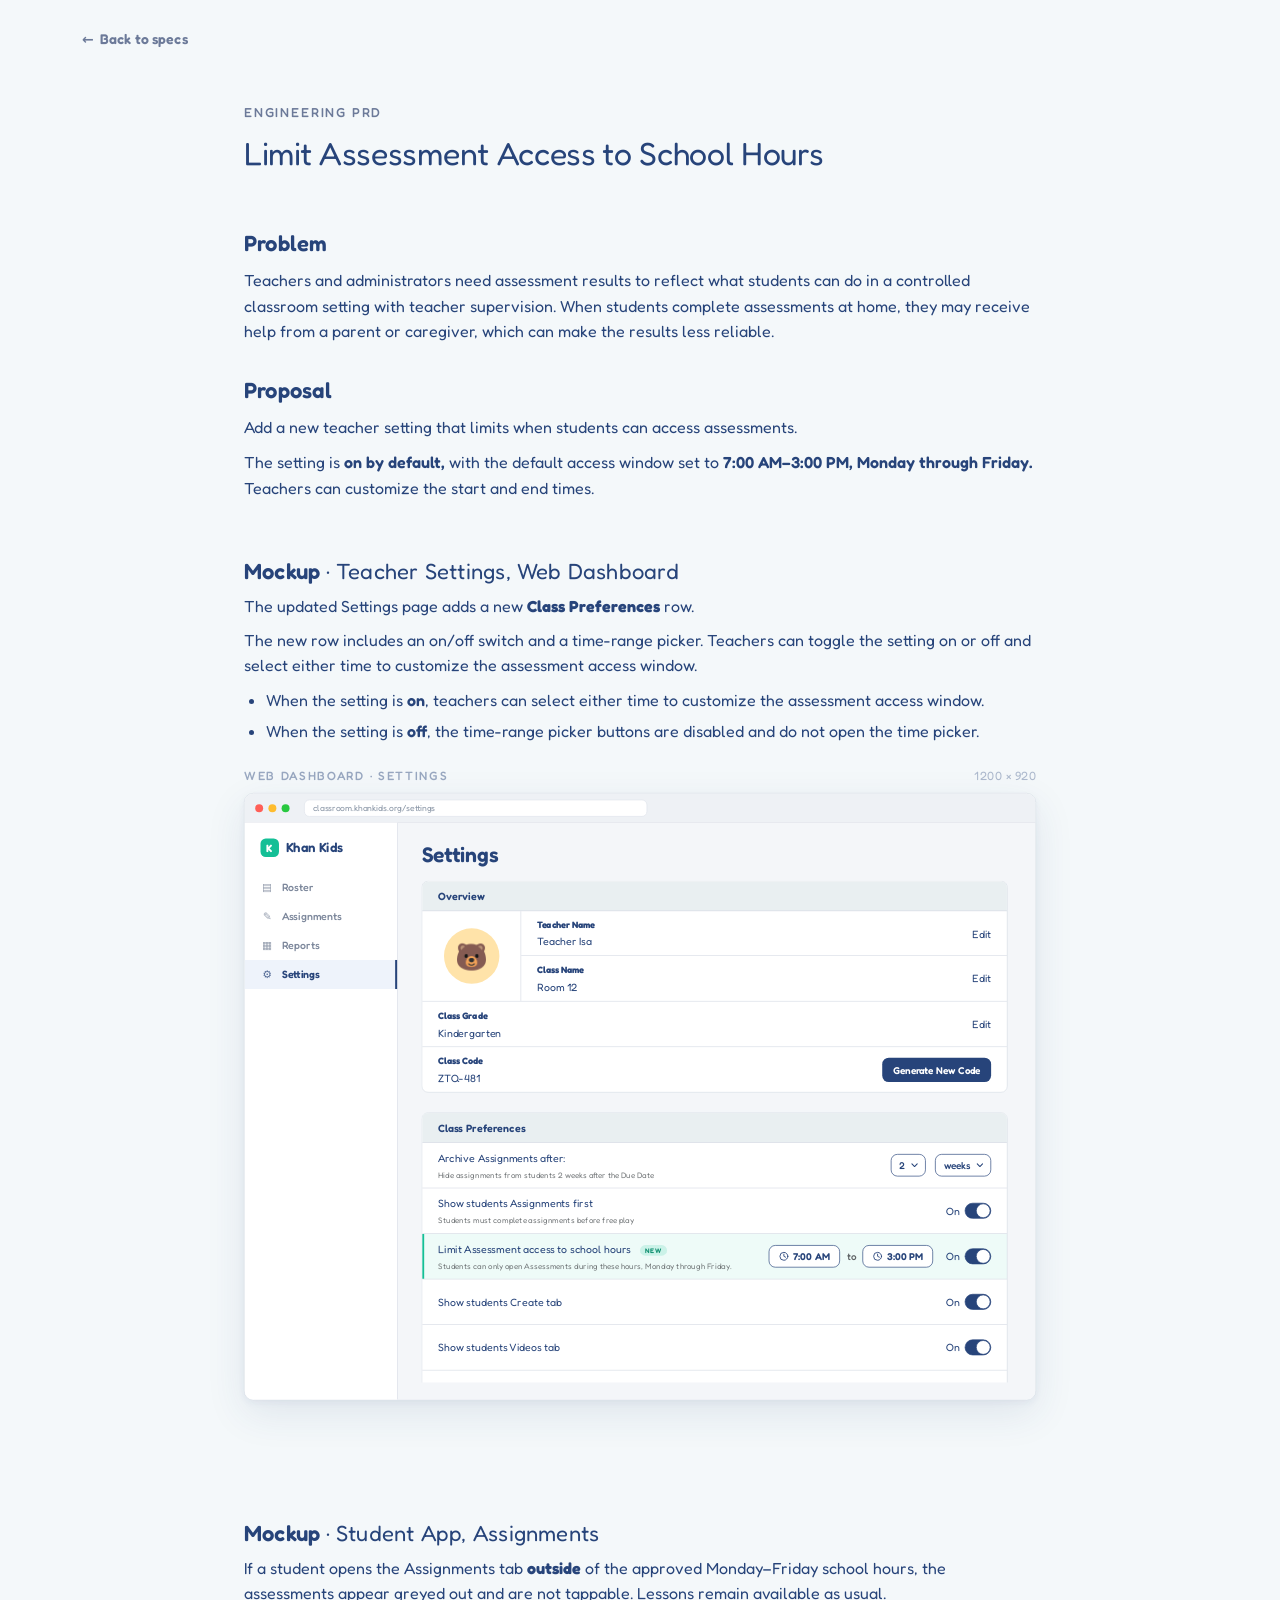
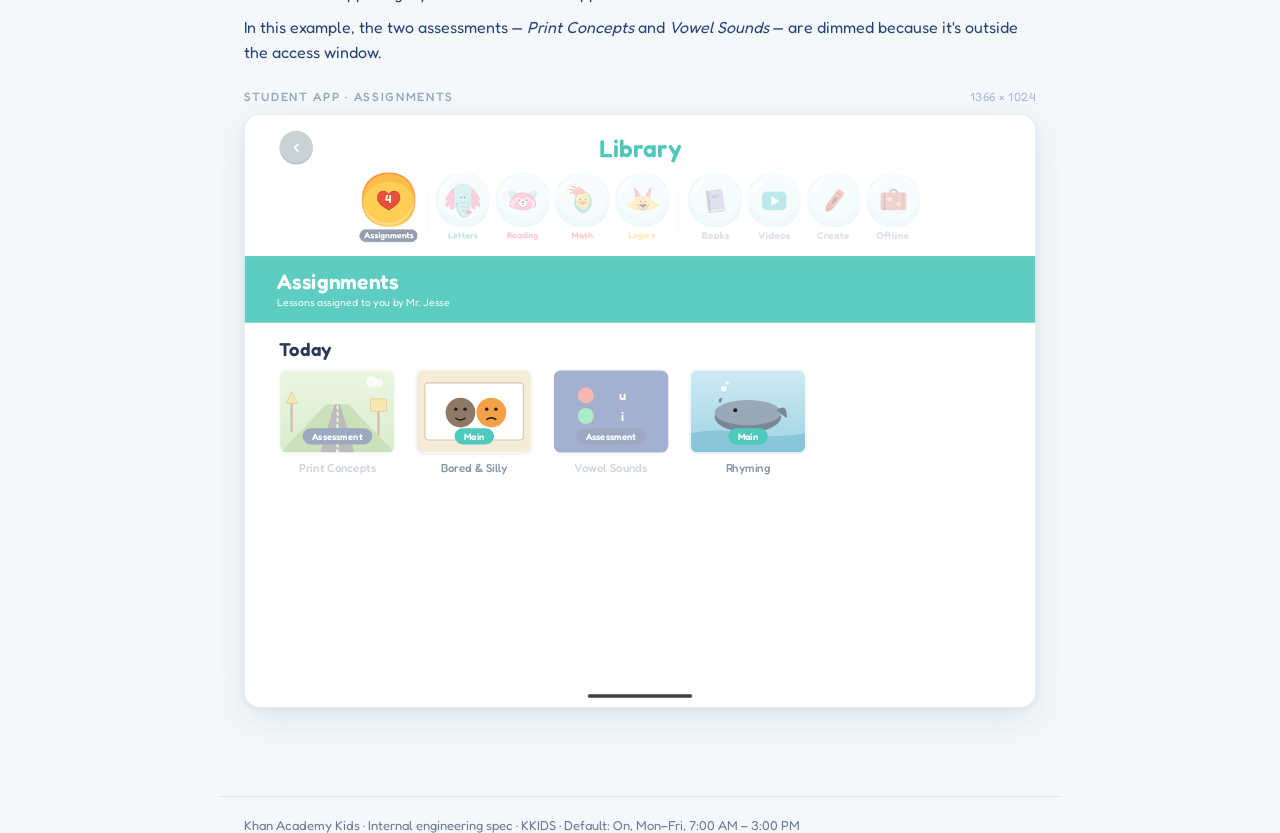
==== AssessmentAccess/limit-assessment-access.html @ 7e52af29 "Student App mock: tapping a locked assessment shows OOPS message Co-authored-by: Cursor <cursoragent" ====
<!DOCTYPE html>
<html lang="en">
<head>
  <meta charset="UTF-8" />
  <meta name="viewport" content="width=device-width, initial-scale=1.0" />
  <title>SPEC: Limit Access to Assessments Outside of School Hours</title>
  <link rel="preconnect" href="https://fonts.googleapis.com">
  <link rel="preconnect" href="https://fonts.gstatic.com" crossorigin>
  <link href="https://fonts.googleapis.com/css2?family=Fredoka:wght@400;500;600;700&display=swap" rel="stylesheet">
  <style>
    :root {
      --bg-page: #f4f8fa;
      --text-primary: #27447a;
      --text-muted: #6c7a99;
      --frame-border: #d8dde6;

      /* Web Dashboard palette (from the Vue app) */
      --navy: #27447A;
      --teal: #14BF96;
      --grey-back: #C9D3D6;
      --table-header: #E9EFF1;
      --dark-border: #d8dde6;
      --td-text: #5E6365;

      /* Khan Kids in-app palette (Student App mock) */
      --kk-teal: #4ec9bc;
      --kk-teal-banner: #5dcdc1;
      --kk-navy: #2b3a55;
      --kk-grey-back: #c9d3d6;

      --font: 'Fredoka', system-ui, -apple-system, BlinkMacSystemFont, 'Segoe UI', sans-serif;
    }

    * { box-sizing: border-box; }
    html, body { height: 100%; margin: 0; }
    body {
      font-family: var(--font);
      background: var(--bg-page);
      color: var(--text-primary);
      -webkit-font-smoothing: antialiased;
      -moz-osx-font-smoothing: grayscale;
    }

    /* ---------- Back link ---------- */
    .back-link-wrap {
      max-width: 1180px;
      margin: 28px auto 0;
      padding: 0 32px;
    }
    .back-link {
      display: inline-flex;
      align-items: center;
      gap: 6px;
      font-size: 14px;
      font-weight: 600;
      color: var(--text-muted);
      text-decoration: none;
      letter-spacing: 0.01em;
      transition: color 0.18s ease;
    }
    .back-link:hover { color: var(--text-primary); }
    .back-link::before {
      content: '←';
      font-weight: 700;
      display: inline-block;
      transition: transform 0.18s ease;
    }
    .back-link:hover::before { transform: translateX(-2px); }

    /* ---------- Page header ---------- */
    .page-header {
      max-width: 840px;
      margin: 0 auto;
      padding: 56px 24px 24px;
      text-align: left;
    }
    .eyebrow {
      font-size: 13px;
      letter-spacing: 0.14em;
      text-transform: uppercase;
      color: var(--text-muted);
      font-weight: 500;
      margin-bottom: 14px;
      text-align: left;
    }
    h1 {
      margin: 0;
      font-weight: 400;
      font-size: 32px;
      letter-spacing: -0.01em;
      color: var(--text-primary);
      line-height: 1.25;
    }
    h1 strong { font-weight: 600; }

    /* ---------- Prose blocks (Problem / Proposal) ---------- */
    .prose {
      max-width: 840px;
      margin: 8px auto 0;
      padding: 0 24px;
    }
    .prose-title {
      margin: 32px 0 12px;
      font-weight: 600;
      font-size: 22px;
      color: var(--text-primary);
      letter-spacing: 0.01em;
      text-align: left;
    }
    .prose p {
      margin: 0 0 10px;
      color: var(--text-primary);
      font-size: 16px;
      font-weight: 400;
      line-height: 1.6;
      text-align: left;
    }
    .prose p:last-child { margin-bottom: 0; }
    .prose ul {
      margin: 0;
      padding-left: 22px;
      color: var(--text-primary);
      font-size: 16px;
      line-height: 1.6;
      text-align: left;
    }
    .prose ul li { margin-bottom: 6px; }
    .prose strong { font-weight: 600; }

    .jira-link {
      color: #1568db;
      text-decoration: none;
      border-bottom: 1px solid rgba(21, 104, 219, 0.35);
      font-weight: 500;
    }
    .jira-link:hover { border-bottom-color: #1568db; }

    /* ---------- Section heading for the mockup ---------- */
    .option-section {
      max-width: 840px;
      margin: 56px auto 16px;
      padding: 0 24px;
    }
    .option-title {
      margin: 0 0 10px;
      font-weight: 600;
      font-size: 22px;
      color: var(--text-primary);
      letter-spacing: 0.01em;
    }
    .option-title-sub { font-weight: 400; }
    .option-intro {
      margin: 0;
      font-size: 16px;
      line-height: 1.55;
      color: var(--text-primary);
    }
    .option-intro + .option-intro { margin-top: 10px; }
    .option-list {
      margin: 10px 0 0;
      padding-left: 22px;
      font-size: 16px;
      line-height: 1.55;
      color: var(--text-primary);
    }
    .option-list li { margin-bottom: 6px; }
    .option-list li:last-child { margin-bottom: 0; }
    .option-list strong { font-weight: 600; }

    /* ---------- Mock stage ---------- */
    .stage {
      display: flex;
      justify-content: center;
      align-items: flex-start;
      padding: 8px 24px 64px;
    }
    .mock-stack {
      width: 100%;
      max-width: 840px;
      margin: 0 auto;
      padding: 0 24px;
      display: flex;
      flex-direction: column;
    }
    .mock-header {
      display: flex;
      align-items: baseline;
      justify-content: space-between;
      gap: 16px;
      margin-bottom: 10px;
      padding: 0;
    }
    .mock-label {
      font-size: 12px;
      letter-spacing: 0.14em;
      text-transform: uppercase;
      color: rgba(39, 68, 122, 0.45);
      font-weight: 500;
    }
    .mock-dims {
      font-size: 12px;
      color: rgba(39, 68, 122, 0.35);
      font-weight: 400;
      letter-spacing: 0.04em;
    }
    .mock-card-wrap {
      width: 100%;
      max-width: 100%;
      display: flex;
      justify-content: center;
    }
    .mock-card {
      width: 1200px;
      height: 920px;
      flex: 0 0 1200px;
      background: #ffffff;
      border-radius: 14px;
      border: 1px solid var(--frame-border);
      box-shadow:
        0 20px 60px rgba(39, 68, 122, 0.10),
        0 4px 12px rgba(39, 68, 122, 0.05);
      overflow: hidden;
      position: relative;
      transform-origin: top center;
    }

    /* ---------- Browser chrome ---------- */
    .browser-bar {
      display: flex;
      align-items: center;
      gap: 8px;
      height: 44px;
      padding: 0 16px;
      background: #eef1f5;
      border-bottom: 1px solid var(--frame-border);
    }
    .browser-dot { width: 12px; height: 12px; border-radius: 50%; }
    .dot-red { background: #ff5f57; }
    .dot-yellow { background: #febc2e; }
    .dot-green { background: #28c840; }
    .browser-url {
      margin-left: 14px;
      flex: 1;
      max-width: 520px;
      height: 26px;
      background: #ffffff;
      border-radius: 8px;
      border: 1px solid #dfe4ec;
      display: flex;
      align-items: center;
      padding: 0 12px;
      font-size: 13px;
      color: #8a96a6;
      font-weight: 400;
    }

    /* ---------- Dashboard layout (sidebar + content) ---------- */
    .dash {
      display: flex;
      height: calc(920px - 44px);
      background: #f4f6f9;
    }
    .dash-side {
      width: 232px;
      flex: 0 0 232px;
      background: #ffffff;
      border-right: 1px solid var(--frame-border);
      padding: 24px 0;
      display: flex;
      flex-direction: column;
    }
    .dash-logo {
      padding: 0 24px 24px;
      font-weight: 600;
      font-size: 20px;
      color: var(--navy);
      display: flex;
      align-items: center;
      gap: 10px;
    }
    .dash-logo .mark {
      width: 28px; height: 28px; border-radius: 8px;
      background: var(--teal);
      display: inline-flex; align-items: center; justify-content: center;
      color: #fff; font-weight: 700; font-size: 16px;
    }
    .dash-nav-item {
      display: flex;
      align-items: center;
      gap: 12px;
      padding: 12px 24px;
      font-size: 16px;
      font-weight: 500;
      color: #7c879b;
      cursor: default;
    }
    .dash-nav-item .ic {
      width: 20px; height: 20px; opacity: 0.8;
      display: inline-flex; align-items: center; justify-content: center;
    }
    .dash-nav-item.is-active {
      color: var(--navy);
      font-weight: 600;
      background: #eef3fb;
      border-right: 3px solid var(--navy);
    }

    .dash-content {
      flex: 1;
      overflow: hidden;
      padding: 28px 36px;
      display: flex;
      flex-direction: column;
    }
    .settings-title {
      font-weight: 600;
      font-size: 32px;
      color: var(--navy);
      margin: 0 0 20px;
    }
    .settings-scroll {
      flex: 1;
      overflow-y: auto;
      overflow-x: hidden;
      padding-right: 6px;
    }

    /* ---------- Settings table (mirrors table.css + GenericTable) ---------- */
    .settings-table {
      width: 100%;
      border-collapse: separate;
      border-spacing: 0;
      border-radius: 10px;
      border: 1px solid var(--dark-border);
      overflow: hidden;
      margin-bottom: 30px;
      background: #fff;
    }
    .settings-table .tbl-header {
      background: var(--table-header);
      font-weight: 600;
      font-size: 16px;
      color: var(--navy);
      text-align: left;
      padding: 12px 24px;
      border-bottom: 1px solid var(--dark-border);
    }
    .settings-table .tbl-row {
      border-bottom: 1px solid var(--dark-border);
    }
    .settings-table .tbl-row:last-child { border-bottom: 0; }

    /* Preference row (mirrors PreferenceRow.vue) */
    .pref-row {
      display: flex;
      flex-direction: row;
      align-items: center;
      min-height: 68px;
      padding: 12px 24px;
    }
    .pref-left { display: flex; flex-direction: column; text-align: left; }
    .pref-name { font-size: 16px; color: var(--navy); }
    .pref-desc {
      margin-top: 8px;
      font-size: 12px;
      color: rgba(94, 99, 101, 0.85);
    }
    .pref-right {
      display: flex;
      flex-direction: row;
      align-items: center;
      gap: 14px;
      margin-left: auto;
    }

    /* Overview row (mirrors OverviewRow.vue) */
    .ov-area { display: flex; flex-direction: row; }
    .ov-left {
      width: 150px;
      flex: 0 0 150px;
      min-height: 136px;
      border-right: 1px solid var(--dark-border);
      display: flex;
      align-items: center;
      justify-content: center;
    }
    .ov-avatar {
      width: 84px; height: 84px; border-radius: 50%;
      background: #ffe3a9;
      display: flex; align-items: center; justify-content: center;
      font-size: 40px;
    }
    .ov-right { display: flex; flex-direction: column; flex-grow: 1; }
    .ov-row {
      display: flex; flex-direction: row; height: 68px; padding: 10px 24px;
      align-items: center;
    }
    .ov-row.bordered { border-bottom: 1px solid var(--dark-border); }
    .ov-rleft { display: flex; flex-direction: column; text-align: left; }
    .ov-name {
      margin-bottom: 8px; font-weight: 700; font-size: 14px; color: var(--navy);
    }
    .ov-value { font-size: 16px; color: var(--navy); }
    .ov-rright { margin-left: auto; display: flex; align-items: center; }
    .edit-link { font-size: 16px; color: var(--navy); text-decoration: none; cursor: pointer; }
    .edit-link:hover { text-decoration: underline; }

    /* Generate-code button (mirrors Button.vue look) */
    .dash-btn {
      font-family: var(--font);
      font-size: 15px;
      font-weight: 600;
      color: #fff;
      background: var(--navy);
      border: 0;
      border-radius: 10px;
      padding: 9px 16px;
      cursor: pointer;
    }

    /* Dropdown look (archive period) */
    .dash-dropdown {
      font-family: var(--font);
      font-size: 15px;
      font-weight: 500;
      color: var(--navy);
      background: #fff;
      border: 1px solid var(--navy);
      border-radius: 10px;
      padding: 7px 30px 7px 12px;
      height: 34px;
      cursor: pointer;
      position: relative;
      appearance: none;
      background-image: url("data:image/svg+xml,%3Csvg xmlns='http://www.w3.org/2000/svg' width='12' height='12' viewBox='0 0 12 12'%3E%3Cpath d='M2 4l4 4 4-4' stroke='%2327447A' stroke-width='1.6' fill='none' stroke-linecap='round' stroke-linejoin='round'/%3E%3C/svg%3E");
      background-repeat: no-repeat;
      background-position: right 10px center;
    }

    /* ---------- Switch (mirrors Switch.vue) ---------- */
    .kk-switch { display: flex; flex-direction: row; align-items: center; gap: 8px; }
    .kk-switch-label { font-size: 16px; color: var(--navy); user-select: none; min-width: 26px; text-align: right; }
    .kk-pill {
      display: flex; align-items: center;
      min-width: 40px; width: 40px; height: 24px;
      border-style: solid; border-width: 1px; border-radius: 12px;
      cursor: pointer; transition: background 0.15s ease;
    }
    .kk-pill.on { justify-content: flex-end; background: var(--navy); border-color: var(--navy); }
    .kk-pill.off { justify-content: flex-start; background: var(--grey-back); border-color: var(--grey-back); }
    .kk-pill-circle {
      width: 22px; height: 22px; background: #fff;
      border-style: solid; border-width: 1px; border-radius: 50%;
    }
    .kk-pill.on .kk-pill-circle { border-color: var(--navy); }
    .kk-pill.off .kk-pill-circle { border-color: var(--grey-back); }

    /* ---------- New row highlight ---------- */
    .pref-row.is-new {
      background: rgba(20, 191, 150, 0.07);
      box-shadow: inset 3px 0 0 var(--teal);
    }
    .new-badge {
      display: inline-block;
      margin-left: 10px;
      font-size: 10px;
      font-weight: 600;
      letter-spacing: 0.08em;
      text-transform: uppercase;
      color: #0f8f70;
      background: rgba(20, 191, 150, 0.16);
      border-radius: 999px;
      padding: 2px 8px;
      vertical-align: middle;
    }

    /* ---------- Time range control ---------- */
    .time-range { display: flex; align-items: center; gap: 10px; }
    .time-range.is-disabled { opacity: 0.35; pointer-events: none; }
    .time-sep { font-size: 15px; color: var(--td-text); font-weight: 500; }

    /* DateButton.vue look */
    .date-button {
      display: inline-flex;
      align-items: center;
      gap: 6px;
      background: #fff;
      border: 1px solid var(--navy);
      border-radius: 10px;
      height: 34px;
      padding: 5px 14px;
      cursor: pointer;
      font-family: var(--font);
      font-size: 15px;
      font-weight: 600;
      color: var(--navy);
    }
    .date-button .clock-icn { width: 16px; height: 16px; flex-shrink: 0; }

    /* ---------- Time picker dialog (mirrors GenericDlg + DatePicker) ---------- */
    .tp-overlay {
      position: absolute; inset: 0; z-index: 30;
      display: flex; align-items: center; justify-content: center;
    }
    .tp-overlay[hidden] { display: none; }
    .tp-backdrop { position: absolute; inset: 0; background: rgba(16, 28, 54, 0.42); }
    .tp-card {
      position: relative;
      background: #fff;
      border-radius: 18px;
      padding: 26px;
      width: 360px;
      box-shadow: 0 18px 50px rgba(0, 0, 0, 0.28);
    }
    .tp-title {
      font-weight: 600; font-size: 22px; color: var(--navy);
      margin: 0 0 20px; text-align: left;
    }
    .tp-grid {
      display: grid;
      grid-template-columns: repeat(4, 1fr);
      gap: 8px;
      max-height: 280px;
      overflow-y: auto;
      padding: 2px;
    }
    .tp-item {
      height: 38px;
      border-radius: 19px;
      display: flex; align-items: center; justify-content: center;
      font-size: 14px; font-weight: 500; color: var(--navy);
      border: 1px solid transparent;
      cursor: pointer; user-select: none;
    }
    .tp-item:hover { background: #eef3fb; }
    .tp-item.selected { color: #fff; background: var(--navy); }
    /* Out-of-range times: greyed and not tappable (mirrors disabled-date-item) */
    .tp-item.is-disabled { color: rgba(39, 68, 122, 0.30); cursor: default; }
    .tp-item.is-disabled:hover { background: transparent; }
    .tp-buttons {
      display: flex; justify-content: flex-end; align-items: center;
      gap: 24px; margin-top: 24px;
    }
    .tp-cancel {
      background: none; border: 0; cursor: pointer;
      font-family: var(--font); font-size: 16px; font-weight: 600; color: var(--navy);
    }
    .tp-ok {
      background: var(--navy); color: #fff; border: 0; cursor: pointer;
      font-family: var(--font); font-size: 16px; font-weight: 600;
      border-radius: 10px; padding: 9px 22px;
    }

    /* ================================================================ */
    /* Student App mock (iPad 1366×1024) — Assignments-First recreation */
    /* ================================================================ */
    .kk-screen {
      background: #ffffff;
      padding: 28px 56px 32px;
      position: relative;
      height: 100%;
    }
    .kk-topbar {
      display: grid;
      grid-template-columns: 1fr auto 1fr;
      align-items: center;
      padding: 0 4px 10px;
    }
    .kk-back {
      width: 58px; height: 58px; border-radius: 50%;
      background: var(--kk-grey-back);
      display: flex; align-items: center; justify-content: center;
      box-shadow: inset 0 -3px 0 rgba(0,0,0,0.08);
      justify-self: start;
    }
    .kk-back svg { width: 22px; height: 22px; color: #ffffff; }
    .kk-title {
      font-family: var(--font);
      font-weight: 600;
      color: var(--kk-teal);
      font-size: 42px;
      letter-spacing: 0.01em;
      text-shadow: 0 2px 0 rgba(0,0,0,0.03);
    }
    .kk-tabs {
      display: flex;
      align-items: flex-end;
      justify-content: center;
      gap: 8px;
      padding: 4px 0 12px;
      flex-wrap: nowrap;
    }
    .kk-tab {
      flex: 0 0 auto;
      position: relative;
      display: flex;
      justify-content: center;
    }
    .kk-tab img {
      height: 120px; width: auto; display: block;
      user-select: none; -webkit-user-drag: none;
    }
    .kk-tab.selected .kk-count {
      position: absolute;
      top: 38%; left: 50%;
      transform: translate(-50%, -50%);
      color: #ffffff;
      font-family: var(--font);
      font-weight: 600;
      font-size: 20px;
      line-height: 1;
      pointer-events: none;
      text-shadow: 0 1px 0 rgba(0,0,0,0.15);
    }
    .kk-divider {
      width: 1px; height: 74px; align-self: flex-end;
      background: #d6dee2; margin: 0 6px 14px;
    }
    .kk-tab.dim { opacity: 0.3; }
    .kk-divider.dim { opacity: 0.3; }
    .kk-banner {
      background: var(--kk-teal-banner);
      color: #ffffff;
      padding: 22px 56px 24px;
      margin: 12px -56px 0;
    }
    .kk-banner h2 { margin: 0; font-weight: 600; font-size: 36px; letter-spacing: 0.01em; }
    .kk-banner p { margin: 4px 0 0; font-weight: 400; font-size: 18px; opacity: 0.95; }
    .kk-section { padding: 26px 4px 0; }
    .kk-section-title {
      margin: 0 0 16px;
      font-weight: 600; font-size: 32px;
      color: var(--kk-navy); letter-spacing: 0.01em;
    }
    .kk-thumbs { display: flex; gap: 36px; align-items: flex-start; flex-wrap: wrap; }
    .kk-thumb { width: 200px; display: flex; flex-direction: column; align-items: center; gap: 14px; }
    .kk-thumb-card {
      width: 200px; height: 144px; border-radius: 14px;
      overflow: hidden; position: relative;
      box-shadow: 0 2px 6px rgba(39, 68, 122, 0.10);
      border: 1px solid rgba(39, 68, 122, 0.06);
    }
    .kk-thumb-card svg { display: block; width: 100%; height: 100%; }
    .kk-thumb-label { font-weight: 500; font-size: 20px; color: #8a96a6; text-align: center; }
    .kk-lesson-pill {
      position: absolute; left: 50%; bottom: 14px;
      transform: translateX(-50%);
      width: max-content; max-width: none;
      color: #ffffff; font-weight: 600; font-size: 16px;
      padding: 4px 16px; border-radius: 14px;
      letter-spacing: 0.01em; white-space: nowrap;
      text-align: center;
    }
    .kk-lesson-pill.main { background: var(--kk-teal); }
    .kk-lesson-pill.assessment { background: #0A2A66; }
    /* Locked assessments: greyed out (alpha 0.4). Tapping shows the
       "only available during school hours" message. */
    .kk-thumb.is-locked { opacity: 0.4; cursor: pointer; }
    .kk-home-indicator {
      position: absolute; bottom: 16px; left: 50%;
      transform: translateX(-50%);
      width: 180px; height: 6px;
      background: #1d1d1f; border-radius: 3px; opacity: 0.85;
    }

    /* "Assessments locked" message dialog (mirrors the in-app OOPS! box) */
    .kk-msg-overlay {
      position: absolute; inset: 0; z-index: 40;
      display: flex; align-items: center; justify-content: center;
    }
    .kk-msg-overlay[hidden] { display: none; }
    .kk-msg-backdrop { position: absolute; inset: 0; background: rgba(0, 0, 0, 0.42); }
    .kk-msg-card {
      position: relative; background: #ffffff; border-radius: 28px;
      padding: 46px 70px 40px; min-width: 520px; max-width: 640px;
      text-align: center; box-shadow: 0 20px 56px rgba(0, 0, 0, 0.32);
    }
    .kk-msg-title {
      margin: 0 0 22px; font-family: var(--font);
      font-weight: 600; font-size: 40px; color: #27447A; letter-spacing: 0.02em;
    }
    .kk-msg-body {
      margin: 0 0 32px; font-family: var(--font);
      font-weight: 500; font-size: 26px; line-height: 1.4; color: #4a6499;
    }
    .kk-msg-btn {
      font-family: var(--font); font-weight: 600; font-size: 26px; color: #ffffff;
      background: var(--kk-teal-banner); border: 0; border-radius: 999px;
      padding: 14px 60px; cursor: pointer;
      box-shadow: 0 3px 0 rgba(0, 0, 0, 0.05);
      transition: background 0.15s ease, transform 0.08s ease;
    }
    .kk-msg-btn:hover { background: #50c4b7; }
    .kk-msg-btn:active { transform: translateY(1px); }

    /* ---------- Footer ---------- */
    footer {
      max-width: 840px;
      margin: 24px auto 80px;
      padding: 20px 24px 0;
      border-top: 1px solid rgba(39, 68, 122, 0.12);
      font-size: 13px;
      color: var(--text-muted);
    }
  </style>
</head>
<body>

  <div class="back-link-wrap">
    <a class="back-link" href="../AssignmentTab/">Back to specs</a>
  </div>

  <header class="page-header">
    <div class="eyebrow">Engineering PRD</div>
    <h1>Limit Assessment Access to School Hours</h1>
  </header>

  <section class="prose" aria-label="Problem">
    <h2 class="prose-title">Problem</h2>
    <p>
      Teachers and administrators need assessment results to reflect what students can do in a controlled classroom setting with teacher supervision. 
      When students complete assessments at home, they may receive help from a parent or caregiver, which can make the results less reliable.
    </p>
  </section>

  <section class="prose" aria-label="Proposal">
    <h2 class="prose-title">Proposal</h2>
    <p>
      Add a new teacher setting that limits when students can access assessments.
    </p>
    <p>
      The setting is <strong>on by default,</strong> with the default access window set to
      <strong>7:00&nbsp;AM&ndash;3:00&nbsp;PM, Monday through Friday.</strong> Teachers can customize the start and end times.
    </p>
  </section>

  <!-- ================================================================ -->
  <!-- Mockup — Teacher Settings page in the Web Dashboard              -->
  <!-- ================================================================ -->
  <section class="option-section" aria-label="Mockup">
    <h2 class="option-title">Mockup <span class="option-title-sub">· Teacher Settings, Web Dashboard</span></h2>
    <p class="option-intro">
      The updated Settings page adds a new <strong>Class Preferences</strong> row.
    </p>
    <p class="option-intro">
      The new row includes an on/off switch and a time-range picker. Teachers can toggle the setting on or off
      and select either time to customize the assessment access window.
    </p>
    <ul class="option-list">
      <li>When the setting is <strong>on</strong>, teachers can select either time to customize the assessment access window.</li>
      <li>When the setting is <strong>off</strong>, the time-range picker buttons are disabled and do not open the time picker.</li>
    </ul>
  </section>

  <section class="stage">
    <div class="mock-stack">
      <div class="mock-header">
        <div class="mock-label">Web Dashboard · Settings</div>
        <div class="mock-dims">1200 × 920</div>
      </div>
      <div class="mock-card-wrap">
        <div class="mock-card" data-w="1200" data-h="920" aria-label="Recreated Teacher Settings page from the Khan Kids Web Dashboard">

          <!-- Browser chrome -->
          <div class="browser-bar">
            <span class="browser-dot dot-red"></span>
            <span class="browser-dot dot-yellow"></span>
            <span class="browser-dot dot-green"></span>
            <div class="browser-url">classroom.khankids.org/settings</div>
          </div>

          <div class="dash">
            <!-- Sidebar -->
            <nav class="dash-side">
              <div class="dash-logo"><span class="mark">K</span> Khan Kids</div>
              <div class="dash-nav-item"><span class="ic">▤</span> Roster</div>
              <div class="dash-nav-item"><span class="ic">✎</span> Assignments</div>
              <div class="dash-nav-item"><span class="ic">▦</span> Reports</div>
              <div class="dash-nav-item is-active"><span class="ic">⚙</span> Settings</div>
            </nav>

            <!-- Content -->
            <div class="dash-content">
              <h1 class="settings-title">Settings</h1>
              <div class="settings-scroll">

                <!-- Overview -->
                <div class="settings-table">
                  <div class="tbl-header">Overview</div>
                  <div class="tbl-row">
                    <div class="ov-area">
                      <div class="ov-left">
                        <div class="ov-avatar">🐻</div>
                      </div>
                      <div class="ov-right">
                        <div class="ov-row bordered">
                          <div class="ov-rleft">
                            <div class="ov-name">Teacher Name</div>
                            <div class="ov-value">Teacher Isa</div>
                          </div>
                          <div class="ov-rright"><a class="edit-link">Edit</a></div>
                        </div>
                        <div class="ov-row">
                          <div class="ov-rleft">
                            <div class="ov-name">Class Name</div>
                            <div class="ov-value">Room 12</div>
                          </div>
                          <div class="ov-rright"><a class="edit-link">Edit</a></div>
                        </div>
                      </div>
                    </div>
                  </div>
                  <div class="tbl-row">
                    <div class="ov-row">
                      <div class="ov-rleft">
                        <div class="ov-name">Class Grade</div>
                        <div class="ov-value">Kindergarten</div>
                      </div>
                      <div class="ov-rright"><a class="edit-link">Edit</a></div>
                    </div>
                  </div>
                  <div class="tbl-row">
                    <div class="ov-row">
                      <div class="ov-rleft">
                        <div class="ov-name">Class Code</div>
                        <div class="ov-value">ZTQ-481</div>
                      </div>
                      <div class="ov-rright"><button class="dash-btn">Generate New Code</button></div>
                    </div>
                  </div>
                </div>

                <!-- Class Preferences -->
                <div class="settings-table">
                  <div class="tbl-header">Class Preferences</div>

                  <div class="tbl-row">
                    <div class="pref-row">
                      <div class="pref-left">
                        <div class="pref-name">Archive Assignments after:</div>
                        <div class="pref-desc">Hide assignments from students 2 weeks after the Due Date</div>
                      </div>
                      <div class="pref-right">
                        <select class="dash-dropdown" aria-label="Archive period count">
                          <option>2</option>
                        </select>
                        <select class="dash-dropdown" aria-label="Archive period units">
                          <option>weeks</option>
                        </select>
                      </div>
                    </div>
                  </div>

                  <div class="tbl-row">
                    <div class="pref-row">
                      <div class="pref-left">
                        <div class="pref-name">Show students Assignments first</div>
                        <div class="pref-desc">Students must complete assignments before free play</div>
                      </div>
                      <div class="pref-right">
                        <div class="kk-switch" data-switch>
                          <span class="kk-switch-label">On</span>
                          <div class="kk-pill on"><div class="kk-pill-circle"></div></div>
                        </div>
                      </div>
                    </div>
                  </div>

                  <!-- ===== NEW ROW ===== -->
                  <div class="tbl-row">
                    <div class="pref-row is-new">
                      <div class="pref-left">
                        <div class="pref-name">
                          Limit Assessment access to school hours
                          <span class="new-badge">New</span>
                        </div>
                        <div class="pref-desc">Students can only open Assessments during these hours, Monday through Friday.</div>
                      </div>
                      <div class="pref-right">
                        <div class="time-range" data-time-range>
                          <button class="date-button" data-time-btn="start" type="button">
                            <svg class="clock-icn" viewBox="0 0 24 24" fill="none" stroke="#27447A" stroke-width="2" stroke-linecap="round" stroke-linejoin="round" aria-hidden="true">
                              <circle cx="12" cy="12" r="9"></circle>
                              <polyline points="12 7 12 12 16 14"></polyline>
                            </svg>
                            <span data-time-label>7:00 AM</span>
                          </button>
                          <span class="time-sep">to</span>
                          <button class="date-button" data-time-btn="end" type="button">
                            <svg class="clock-icn" viewBox="0 0 24 24" fill="none" stroke="#27447A" stroke-width="2" stroke-linecap="round" stroke-linejoin="round" aria-hidden="true">
                              <circle cx="12" cy="12" r="9"></circle>
                              <polyline points="12 7 12 12 16 14"></polyline>
                            </svg>
                            <span data-time-label>3:00 PM</span>
                          </button>
                        </div>
                        <div class="kk-switch" data-switch data-controls-times>
                          <span class="kk-switch-label">On</span>
                          <div class="kk-pill on"><div class="kk-pill-circle"></div></div>
                        </div>
                      </div>
                    </div>
                  </div>
                  <!-- ===== /NEW ROW ===== -->

                  <div class="tbl-row">
                    <div class="pref-row">
                      <div class="pref-left">
                        <div class="pref-name">Show students Create tab</div>
                      </div>
                      <div class="pref-right">
                        <div class="kk-switch" data-switch>
                          <span class="kk-switch-label">On</span>
                          <div class="kk-pill on"><div class="kk-pill-circle"></div></div>
                        </div>
                      </div>
                    </div>
                  </div>

                  <div class="tbl-row">
                    <div class="pref-row">
                      <div class="pref-left">
                        <div class="pref-name">Show students Videos tab</div>
                      </div>
                      <div class="pref-right">
                        <div class="kk-switch" data-switch>
                          <span class="kk-switch-label">On</span>
                          <div class="kk-pill on"><div class="kk-pill-circle"></div></div>
                        </div>
                      </div>
                    </div>
                  </div>

                  <div class="tbl-row">
                    <div class="pref-row">
                      <div class="pref-left">
                        <div class="pref-name">Background Music</div>
                      </div>
                      <div class="pref-right">
                        <div class="kk-switch" data-switch>
                          <span class="kk-switch-label">Off</span>
                          <div class="kk-pill off"><div class="kk-pill-circle"></div></div>
                        </div>
                      </div>
                    </div>
                  </div>
                </div>

                <!-- Teacher Preferences -->
                <div class="settings-table">
                  <div class="tbl-header">Teacher Preferences</div>
                  <div class="tbl-row">
                    <div class="pref-row">
                      <div class="pref-left">
                        <div class="pref-name">Show Full Student Names</div>
                      </div>
                      <div class="pref-right">
                        <div class="kk-switch" data-switch>
                          <span class="kk-switch-label">Off</span>
                          <div class="kk-pill off"><div class="kk-pill-circle"></div></div>
                        </div>
                      </div>
                    </div>
                  </div>
                  <div class="tbl-row">
                    <div class="pref-row">
                      <div class="pref-left">
                        <div class="pref-name">Show Lesson Standards</div>
                      </div>
                      <div class="pref-right">
                        <div class="kk-switch" data-switch>
                          <span class="kk-switch-label">On</span>
                          <div class="kk-pill on"><div class="kk-pill-circle"></div></div>
                        </div>
                      </div>
                    </div>
                  </div>
                </div>

              </div>
            </div>
          </div>

          <!-- Time picker dialog (mirrors Select Date dialog) -->
          <div class="tp-overlay" hidden data-tp-overlay>
            <div class="tp-backdrop" data-tp-cancel></div>
            <div class="tp-card" role="dialog" aria-label="Select Time">
              <h3 class="tp-title">Select Time</h3>
              <div class="tp-grid" data-tp-grid></div>
              <div class="tp-buttons">
                <button class="tp-cancel" type="button" data-tp-cancel>Cancel</button>
                <button class="tp-ok" type="button" data-tp-ok>Apply</button>
              </div>
            </div>
          </div>

        </div>
      </div>
    </div>
  </section>

  <!-- ================================================================ -->
  <!-- Mockup — Student App, Assignments (locked assessments)           -->
  <!-- ================================================================ -->
  <section class="option-section" aria-label="Student App mockup">
    <h2 class="option-title">Mockup <span class="option-title-sub">· Student App, Assignments</span></h2>
    <p class="option-intro">
      If a student opens the Assignments tab <strong>outside</strong> of the approved Monday&ndash;Friday
      school hours, the assessments appear greyed out and are not tappable. Lessons remain available as usual.
    </p>
    <p class="option-intro">
      In this example, the two assessments &mdash; <em>Print Concepts</em> and <em>Vowel Sounds</em> &mdash;
      are dimmed because it's outside the access window.
    </p>
  </section>

  <section class="stage">
    <div class="mock-stack">
      <div class="mock-header">
        <div class="mock-label">Student App · Assignments</div>
        <div class="mock-dims">1366 × 1024</div>
      </div>
      <div class="mock-card-wrap">
        <div class="mock-card" data-w="1366" data-h="1024" style="width:1366px;height:1024px;flex-basis:1366px;border-radius:28px;" aria-label="Student App Assignments tab with assessments locked outside school hours">
          <div class="kk-screen">
            <!-- Top bar -->
            <div class="kk-topbar">
              <div class="kk-back" aria-hidden="true">
                <svg viewBox="0 0 24 24" fill="none" stroke="currentColor" stroke-width="3.5" stroke-linecap="round" stroke-linejoin="round">
                  <polyline points="15 6 9 12 15 18"></polyline>
                </svg>
              </div>
              <div class="kk-title">Library</div>
              <div></div>
            </div>

            <!-- Tab strip (assets served from the published design site).
                 Non-Assignments tabs are dimmed because Assignments-First mode is on. -->
            <div class="kk-tabs">
              <div class="kk-tab selected">
                <img src="https://isabelandradem.github.io/designs/AssignmentTab/assets/library_assignments_btn2@2x.png" alt="Assignments tab, selected, 4 assignments">
                <span class="kk-count" aria-hidden="true">4</span>
              </div>
              <div class="kk-divider dim" aria-hidden="true"></div>
              <div class="kk-tab dim"><img src="https://isabelandradem.github.io/designs/AssignmentTab/assets/library_ollo_btn1@2x.png" alt="Letters tab (disabled)"></div>
              <div class="kk-tab dim"><img src="https://isabelandradem.github.io/designs/AssignmentTab/assets/library_reya_btn1@2x.png" alt="Reading tab (disabled)"></div>
              <div class="kk-tab dim"><img src="https://isabelandradem.github.io/designs/AssignmentTab/assets/library_peck_btn1@2x.png" alt="Math tab (disabled)"></div>
              <div class="kk-tab dim"><img src="https://isabelandradem.github.io/designs/AssignmentTab/assets/library_sandy_btn1@2x.png" alt="Logic+ tab (disabled)"></div>
              <div class="kk-divider dim" aria-hidden="true"></div>
              <div class="kk-tab dim"><img src="https://isabelandradem.github.io/designs/AssignmentTab/assets/library_books_btn1@2x.png" alt="Books tab (disabled)"></div>
              <div class="kk-tab dim"><img src="https://isabelandradem.github.io/designs/AssignmentTab/assets/library_videos_btn1@2x.png" alt="Videos tab (disabled)"></div>
              <div class="kk-tab dim"><img src="https://isabelandradem.github.io/designs/AssignmentTab/assets/library_draw_btn1@2x.png" alt="Create tab (disabled)"></div>
              <div class="kk-tab dim"><img src="https://isabelandradem.github.io/designs/AssignmentTab/assets/library_suitcase_btn1@2x.png" alt="Offline tab (disabled)"></div>
            </div>

            <!-- Green Assignments banner -->
            <div class="kk-banner">
              <h2>Assignments</h2>
              <p>Lessons assigned to you by Mr. Jesse</p>
            </div>

            <!-- "Today" section: assessments greyed out (locked) -->
            <div class="kk-section">
              <h3 class="kk-section-title">Today</h3>
              <div class="kk-thumbs">

                <div class="kk-thumb is-locked" aria-disabled="true">
                  <div class="kk-thumb-card" aria-label="Print Concepts (locked outside school hours)">
                    <svg viewBox="0 0 200 144" xmlns="http://www.w3.org/2000/svg" aria-hidden="true">
                      <defs>
                        <linearGradient id="sky2" x1="0" x2="0" y1="0" y2="1">
                          <stop offset="0" stop-color="#cfe9b8"/>
                          <stop offset="1" stop-color="#a4d287"/>
                        </linearGradient>
                      </defs>
                      <rect width="200" height="144" fill="url(#sky2)"/>
                      <path d="M0 144 L80 60 L120 60 L200 144 Z" fill="#7fb558"/>
                      <path d="M70 144 L95 60 L105 60 L130 144 Z" fill="#5a5a5a"/>
                      <path d="M99 144 L100 60 L101 60 L101 144 Z" stroke="#fff7a8" stroke-width="2" stroke-dasharray="6 5" fill="none"/>
                      <rect x="18" y="58" width="4" height="50" fill="#8a6033"/>
                      <polygon points="10,58 30,58 20,38" fill="#f3c43a" stroke="#b88a1a" stroke-width="1.5"/>
                      <rect x="170" y="68" width="4" height="46" fill="#8a6033"/>
                      <rect x="158" y="50" width="28" height="22" rx="2" fill="#f3c43a" stroke="#b88a1a" stroke-width="1.5"/>
                      <circle cx="160" cy="20" r="10" fill="#fff" opacity="0.7"/>
                      <circle cx="172" cy="22" r="8" fill="#fff" opacity="0.7"/>
                    </svg>
                    <div class="kk-lesson-pill assessment">Assessment</div>
                  </div>
                  <div class="kk-thumb-label">Print Concepts</div>
                </div>

                <div class="kk-thumb">
                  <div class="kk-thumb-card" aria-label="Bored & Silly">
                    <svg viewBox="0 0 200 144" xmlns="http://www.w3.org/2000/svg" aria-hidden="true">
                      <rect width="200" height="144" fill="#f4ebd9"/>
                      <rect x="14" y="22" width="172" height="100" rx="6" fill="#ffffff" stroke="#d8c9a8" stroke-width="2"/>
                      <circle cx="76" cy="74" r="26" fill="#8e7a64"/>
                      <circle cx="68" cy="68" r="3" fill="#1d1d1f"/>
                      <circle cx="84" cy="68" r="3" fill="#1d1d1f"/>
                      <path d="M68 84 Q76 90 84 84" stroke="#1d1d1f" stroke-width="2.5" fill="none" stroke-linecap="round"/>
                      <circle cx="130" cy="74" r="26" fill="#f3a047"/>
                      <circle cx="122" cy="68" r="3" fill="#1d1d1f"/>
                      <circle cx="138" cy="68" r="3" fill="#1d1d1f"/>
                      <path d="M122 86 Q130 80 138 86" stroke="#1d1d1f" stroke-width="2.5" fill="none" stroke-linecap="round"/>
                    </svg>
                    <div class="kk-lesson-pill main">Main</div>
                  </div>
                  <div class="kk-thumb-label">Bored &amp; Silly</div>
                </div>

                <div class="kk-thumb is-locked" aria-disabled="true">
                  <div class="kk-thumb-card" aria-label="Vowel Sounds (locked outside school hours)">
                    <svg viewBox="0 0 200 144" xmlns="http://www.w3.org/2000/svg" aria-hidden="true">
                      <rect width="200" height="144" fill="#1b3a8a"/>
                      <circle cx="56" cy="44" r="14" fill="#e74c3c"/>
                      <circle cx="56" cy="80" r="14" fill="#2ecc71"/>
                      <circle cx="56" cy="116" r="14" fill="#3498db"/>
                      <text x="120" y="52" font-family="Fredoka, sans-serif" font-size="22" font-weight="600" fill="#ffffff" text-anchor="middle">u</text>
                      <text x="120" y="88" font-family="Fredoka, sans-serif" font-size="22" font-weight="600" fill="#ffffff" text-anchor="middle">i</text>
                      <text x="120" y="124" font-family="Fredoka, sans-serif" font-size="22" font-weight="600" fill="#ffffff" text-anchor="middle">e</text>
                    </svg>
                    <div class="kk-lesson-pill assessment">Assessment</div>
                  </div>
                  <div class="kk-thumb-label">Vowel Sounds</div>
                </div>

                <div class="kk-thumb">
                  <div class="kk-thumb-card" aria-label="Rhyming">
                    <svg viewBox="0 0 200 144" xmlns="http://www.w3.org/2000/svg" aria-hidden="true">
                      <defs>
                        <linearGradient id="ocean2" x1="0" x2="0" y1="0" y2="1">
                          <stop offset="0" stop-color="#cdeaf3"/>
                          <stop offset="1" stop-color="#9fd3e4"/>
                        </linearGradient>
                      </defs>
                      <rect width="200" height="144" fill="url(#ocean2)"/>
                      <path d="M0 110 Q50 100 100 110 T200 110 L200 144 L0 144 Z" fill="#6fb7d0" opacity="0.5"/>
                      <ellipse cx="100" cy="82" rx="58" ry="26" fill="#7a8896"/>
                      <ellipse cx="100" cy="74" rx="58" ry="22" fill="#9aa9b8"/>
                      <circle cx="78" cy="70" r="3.5" fill="#1d1d1f"/>
                      <path d="M150 70 Q170 56 168 84 Z" fill="#7a8896"/>
                      <path d="M52 58 Q44 50 56 48 Z" fill="#7a8896"/>
                      <circle cx="58" cy="32" r="5" fill="#ffffff" opacity="0.85"/>
                      <circle cx="64" cy="22" r="3" fill="#ffffff" opacity="0.85"/>
                    </svg>
                    <div class="kk-lesson-pill main">Main</div>
                  </div>
                  <div class="kk-thumb-label">Rhyming</div>
                </div>

              </div>
            </div>

            <div class="kk-home-indicator" aria-hidden="true"></div>
          </div>

          <!-- Tapping a greyed assessment explains why it's locked -->
          <div class="kk-msg-overlay" hidden data-assessment-msg>
            <div class="kk-msg-backdrop" data-msg-close></div>
            <div class="kk-msg-card" role="dialog" aria-label="OOPS!">
              <h3 class="kk-msg-title">OOPS!</h3>
              <p class="kk-msg-body">Assessments are only available during school hours.</p>
              <button class="kk-msg-btn" type="button" data-msg-close>Okay</button>
            </div>
          </div>
        </div>
      </div>
    </div>
  </section>

  <footer>
    Khan Academy Kids · Internal engineering spec · KKIDS · Default: On, Mon–Fri, 7:00 AM – 3:00 PM
  </footer>

  <script>
    // Scale each mock-card to fit its wrapper, preserving the true design size.
    (function () {
      var wraps = Array.prototype.slice.call(document.querySelectorAll('.mock-card-wrap'));
      if (!wraps.length) return;
      function fit() {
        wraps.forEach(function (wrap) {
          var card = wrap.querySelector('.mock-card');
          if (!card) return;
          var w = parseFloat(card.getAttribute('data-w')) || 1200;
          var h = parseFloat(card.getAttribute('data-h')) || 920;
          var scale = Math.min(1, wrap.clientWidth / w);
          card.style.transform = 'scale(' + scale + ')';
          wrap.style.height = (h * scale) + 'px';
        });
      }
      window.addEventListener('resize', fit);
      window.addEventListener('load', fit);
      fit();
    })();

    // Switch toggle (mirrors Switch.vue). When a switch controls the time
    // pickers, disable them while off.
    (function () {
      document.querySelectorAll('[data-switch]').forEach(function (sw) {
        sw.addEventListener('click', function () {
          var pill = sw.querySelector('.kk-pill');
          var label = sw.querySelector('.kk-switch-label');
          var on = pill.classList.toggle('on');
          pill.classList.toggle('off', !on);
          if (label) label.textContent = on ? 'On' : 'Off';

          if (sw.hasAttribute('data-controls-times')) {
            var row = sw.closest('.pref-row');
            var range = row && row.querySelector('[data-time-range]');
            if (range) range.classList.toggle('is-disabled', !on);
          }
        });
      });
    })();

    // Time picker dialog (mirrors GenericDlg "Select Date" + DatePicker grid).
    (function () {
      var overlay = document.querySelector('[data-tp-overlay]');
      if (!overlay) return;
      var grid = overlay.querySelector('[data-tp-grid]');
      var activeBtn = null;
      var pendingValue = null;

      // Build half-hour time options from 5:00 AM to 8:00 PM.
      var times = [];
      for (var m = 5 * 60; m <= 20 * 60; m += 30) {
        times.push(m);
      }
      function label(mins) {
        var h = Math.floor(mins / 60);
        var mm = mins % 60;
        var ampm = h >= 12 ? 'PM' : 'AM';
        var h12 = h % 12; if (h12 === 0) h12 = 12;
        return h12 + ':' + (mm < 10 ? '0' + mm : mm) + ' ' + ampm;
      }

      // Parse a "7:00 AM" label back to minutes-since-midnight.
      function parse(lbl) {
        var m = /(\d+):(\d+)\s*(AM|PM)/i.exec(lbl);
        if (!m) return null;
        var h = parseInt(m[1], 10) % 12;
        if (/PM/i.test(m[3])) h += 12;
        return h * 60 + parseInt(m[2], 10);
      }

      var MIN_WINDOW = 30;          // end must be at least 30 min after start
      var minAllowed = -Infinity;   // constraints for the currently open picker
      var maxAllowed = Infinity;

      function render(selectedLabel) {
        grid.innerHTML = '';
        times.forEach(function (mins) {
          var lbl = label(mins);
          // Mirrors DatePicker.vue: times outside the allowed range render
          // greyed out and are not selectable, so start is always < end.
          var disabled = mins < minAllowed || mins > maxAllowed;
          var item = document.createElement('div');
          item.className = 'tp-item'
            + (lbl === selectedLabel && !disabled ? ' selected' : '')
            + (disabled ? ' is-disabled' : '');
          item.textContent = lbl;
          if (!disabled) {
            item.addEventListener('click', function () {
              pendingValue = lbl;
              grid.querySelectorAll('.tp-item').forEach(function (el) { el.classList.remove('selected'); });
              item.classList.add('selected');
            });
          }
          grid.appendChild(item);
        });
      }

      function open(btn) {
        activeBtn = btn;
        var range = btn.closest('[data-time-range]');
        var startBtn = range.querySelector('[data-time-btn="start"]');
        var endBtn = range.querySelector('[data-time-btn="end"]');
        var startMins = parse(startBtn.querySelector('[data-time-label]').textContent);
        var endMins = parse(endBtn.querySelector('[data-time-label]').textContent);

        if (btn.getAttribute('data-time-btn') === 'start') {
          minAllowed = -Infinity;
          maxAllowed = endMins - MIN_WINDOW;   // start must stay before end
        } else {
          minAllowed = startMins + MIN_WINDOW; // end must stay after start
          maxAllowed = Infinity;
        }

        var current = btn.querySelector('[data-time-label]').textContent.trim();
        pendingValue = current;
        render(current);
        overlay.hidden = false;
        var sel = grid.querySelector('.tp-item.selected') || grid.querySelector('.tp-item:not(.is-disabled)');
        if (sel) sel.scrollIntoView({ block: 'center' });
      }
      function close() { overlay.hidden = true; activeBtn = null; }

      document.querySelectorAll('[data-time-btn]').forEach(function (btn) {
        btn.addEventListener('click', function () { open(btn); });
      });
      overlay.querySelectorAll('[data-tp-cancel]').forEach(function (el) {
        el.addEventListener('click', close);
      });
      overlay.querySelector('[data-tp-ok]').addEventListener('click', function () {
        if (activeBtn && pendingValue) {
          activeBtn.querySelector('[data-time-label]').textContent = pendingValue;
        }
        close();
      });
    })();

    // Student App: tapping a greyed (locked) assessment shows the
    // "only available during school hours" message.
    (function () {
      document.querySelectorAll('.kk-msg-overlay[data-assessment-msg]').forEach(function (overlay) {
        var card = overlay.closest('.mock-card');
        if (!card) return;
        card.querySelectorAll('.kk-thumb.is-locked').forEach(function (thumb) {
          thumb.addEventListener('click', function () { overlay.hidden = false; });
        });
        overlay.querySelectorAll('[data-msg-close]').forEach(function (el) {
          el.addEventListener('click', function () { overlay.hidden = true; });
        });
      });
    })();
  </script>
</body>
</html>
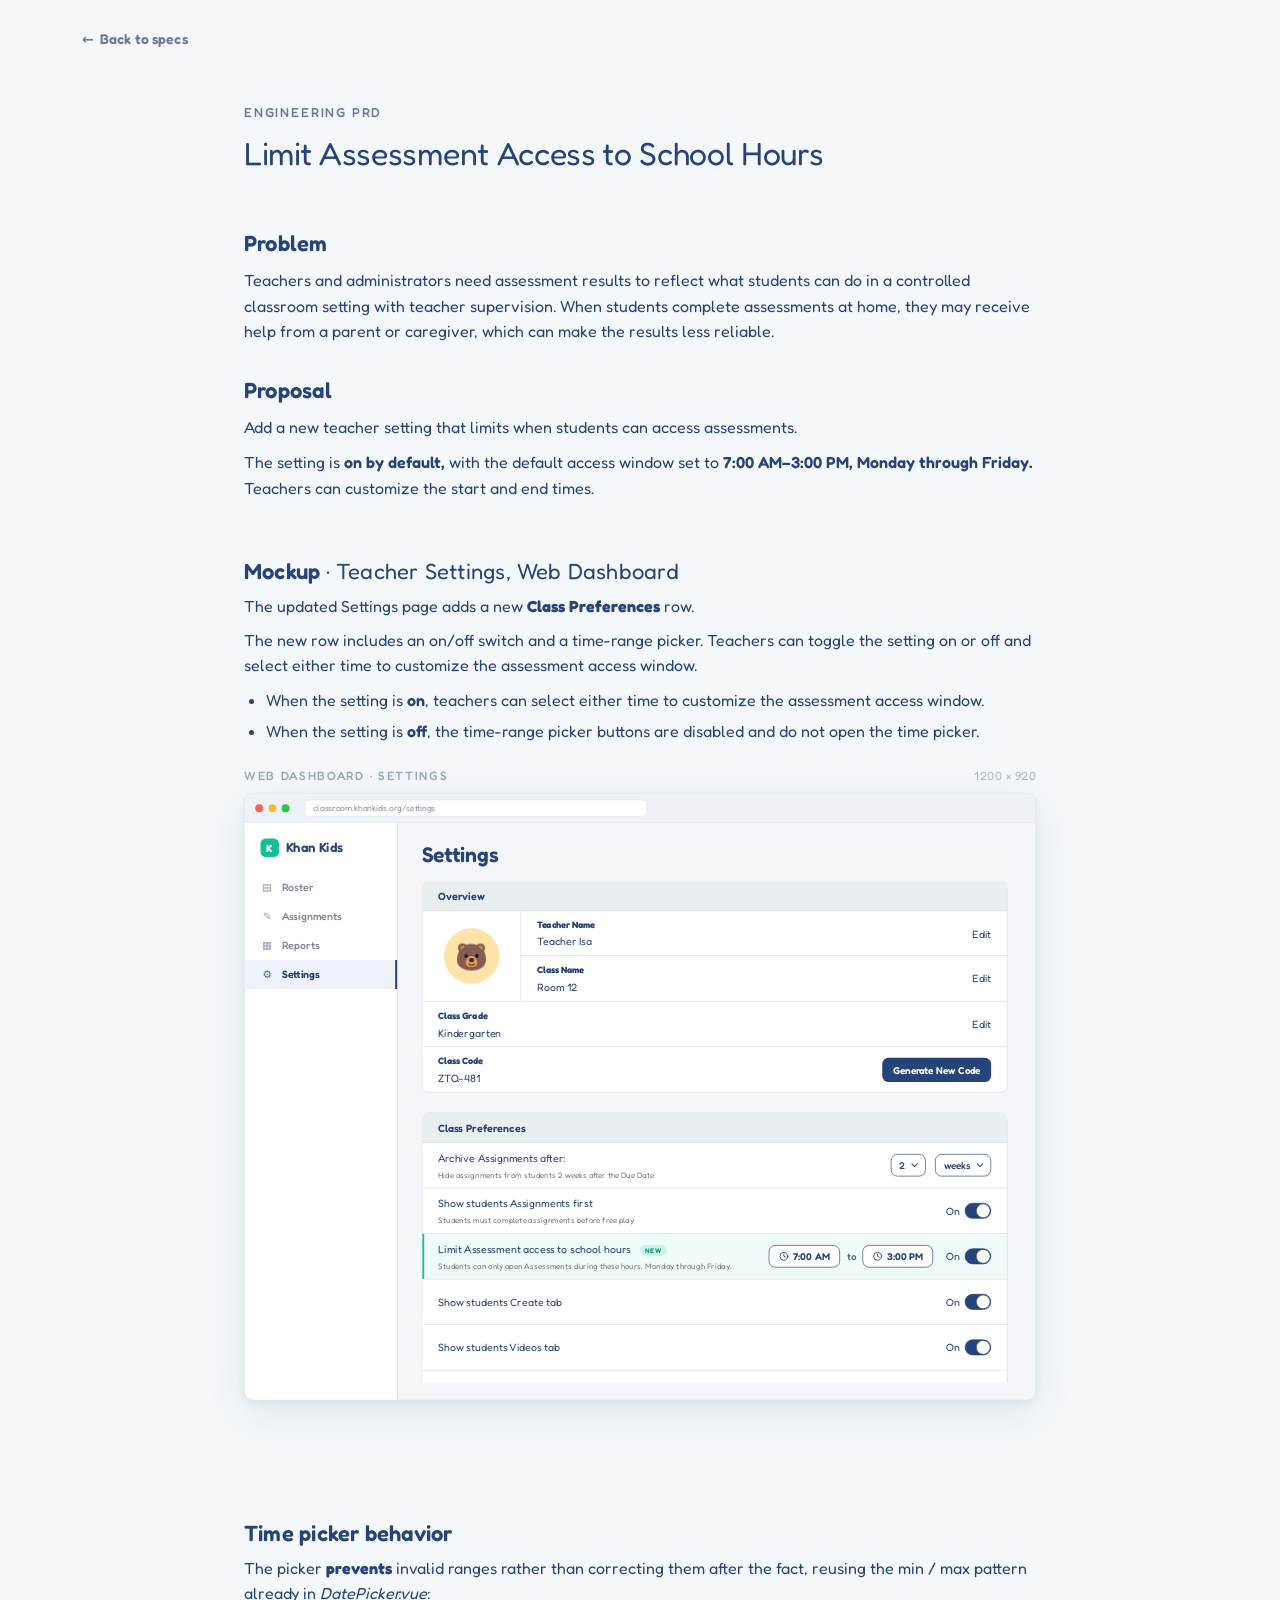
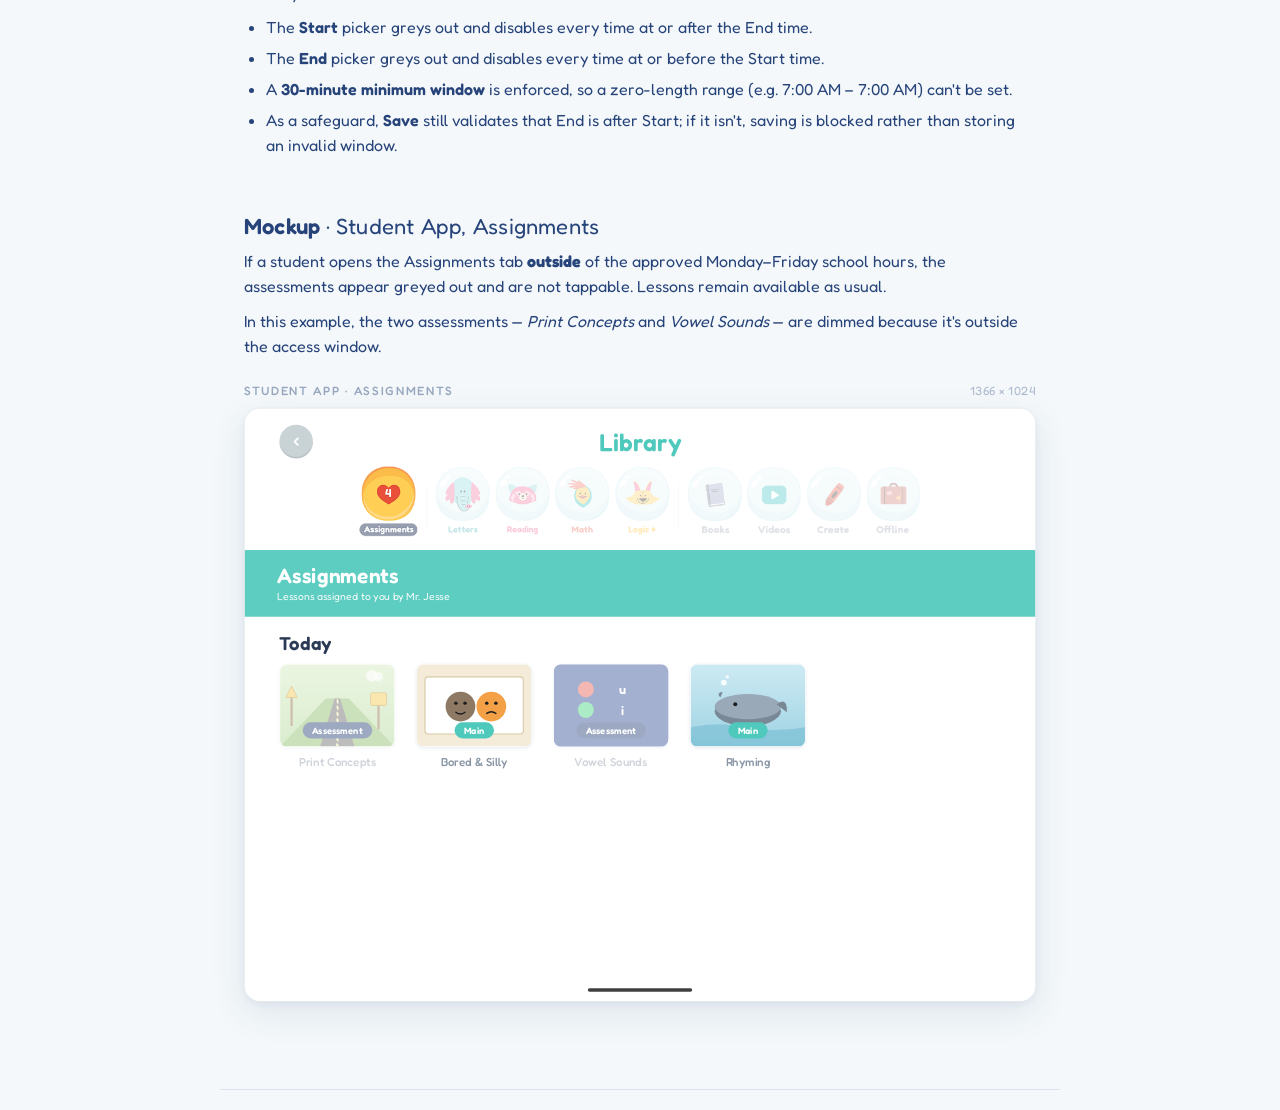
==== commit ef84af4c: "IA" ====
--- a/AssessmentAccess/limit-assessment-access.html
+++ b/AssessmentAccess/limit-assessment-access.html
@@ -3,7 +3,7 @@
 <head>
   <meta charset="UTF-8" />
   <meta name="viewport" content="width=device-width, initial-scale=1.0" />
-  <title>SPEC: Limit Access to Assessments Outside of School Hours</title>
+  <title>Limit Access to Assessments Outside of School Hours</title>
   <link rel="preconnect" href="https://fonts.googleapis.com">
   <link rel="preconnect" href="https://fonts.gstatic.com" crossorigin>
   <link href="https://fonts.googleapis.com/css2?family=Fredoka:wght@400;500;600;700&display=swap" rel="stylesheet">
@@ -999,6 +999,20 @@
     </div>
   </section>
 
+  <section class="option-section" aria-label="Time picker behavior">
+    <h2 class="option-title">Time picker behavior</h2>
+    <p class="option-intro">
+      The picker <strong>prevents</strong> invalid ranges rather than correcting them after the fact,
+      reusing the min / max pattern already in <em>DatePicker.vue</em>:
+    </p>
+    <ul class="option-list">
+      <li>The <strong>Start</strong> picker greys out and disables every time at or after the End time.</li>
+      <li>The <strong>End</strong> picker greys out and disables every time at or before the Start time.</li>
+      <li>A <strong>30-minute minimum window</strong> is enforced, so a zero-length range (e.g. 7:00&nbsp;AM&nbsp;&ndash;&nbsp;7:00&nbsp;AM) can't be set.</li>
+      <li>As a safeguard, <strong>Save</strong> still validates that End is after Start; if it isn't, saving is blocked rather than storing an invalid window.</li>
+    </ul>
+  </section>
+
   <!-- ================================================================ -->
   <!-- Mockup — Student App, Assignments (locked assessments)           -->
   <!-- ================================================================ -->
@@ -1169,7 +1183,6 @@
   </section>
 
   <footer>
-    Khan Academy Kids · Internal engineering spec · KKIDS · Default: On, Mon–Fri, 7:00 AM – 3:00 PM
   </footer>
 
   <script>
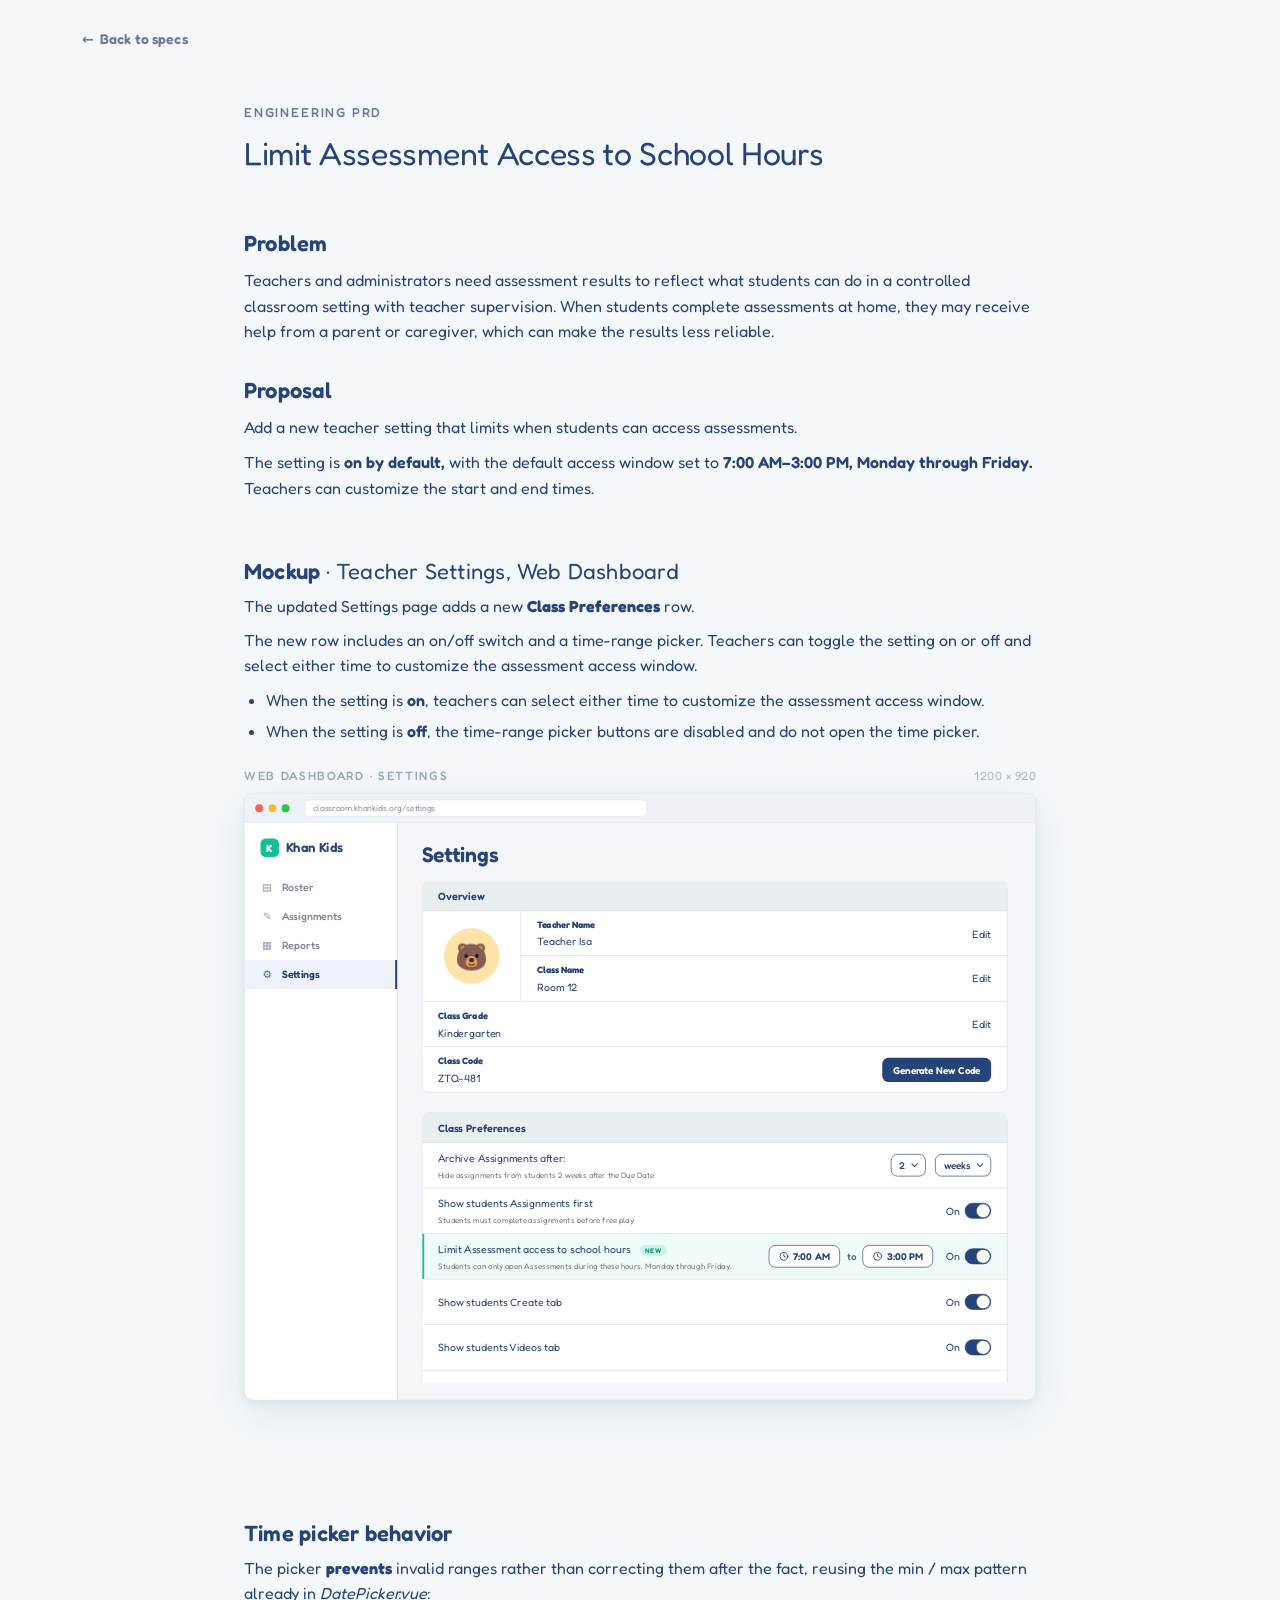
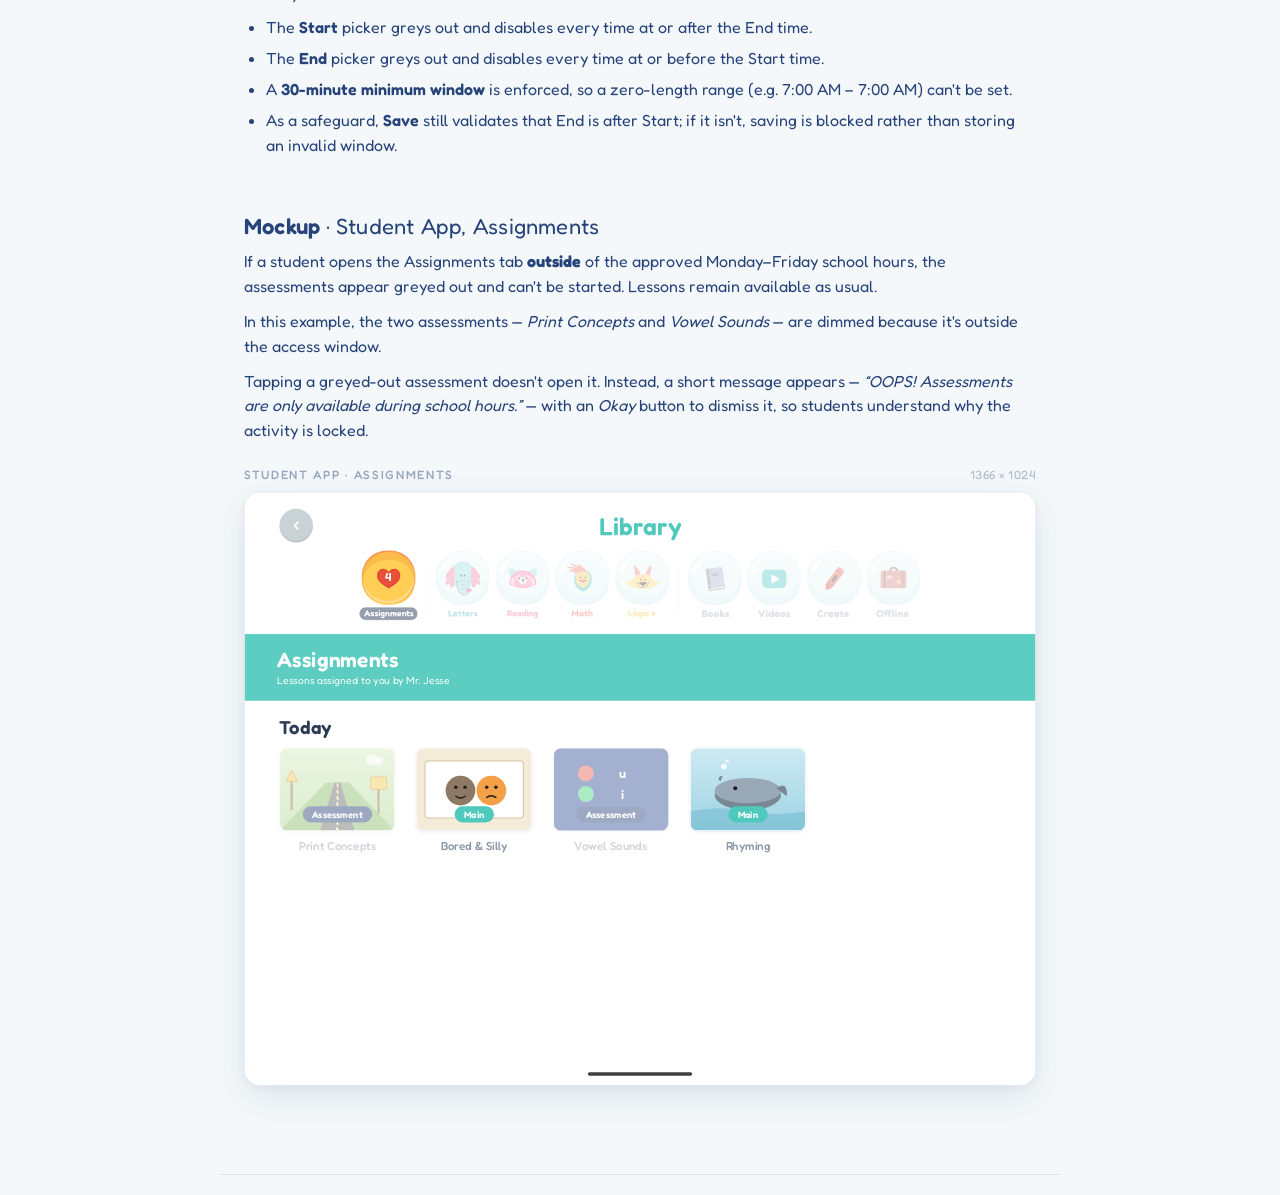
==== commit 42c4ceb9: "IA" ====
--- a/AssessmentAccess/limit-assessment-access.html
+++ b/AssessmentAccess/limit-assessment-access.html
@@ -1020,11 +1020,16 @@
     <h2 class="option-title">Mockup <span class="option-title-sub">· Student App, Assignments</span></h2>
     <p class="option-intro">
       If a student opens the Assignments tab <strong>outside</strong> of the approved Monday&ndash;Friday
-      school hours, the assessments appear greyed out and are not tappable. Lessons remain available as usual.
+      school hours, the assessments appear greyed out and can't be started. Lessons remain available as usual.
     </p>
     <p class="option-intro">
       In this example, the two assessments &mdash; <em>Print Concepts</em> and <em>Vowel Sounds</em> &mdash;
       are dimmed because it's outside the access window.
+    </p>
+    <p class="option-intro">
+      Tapping a greyed-out assessment doesn't open it. Instead, a short message appears &mdash;
+      <em>&ldquo;OOPS! Assessments are only available during school hours.&rdquo;</em> &mdash; with an
+      <em>Okay</em> button to dismiss it, so students understand why the activity is locked.
     </p>
   </section>
 
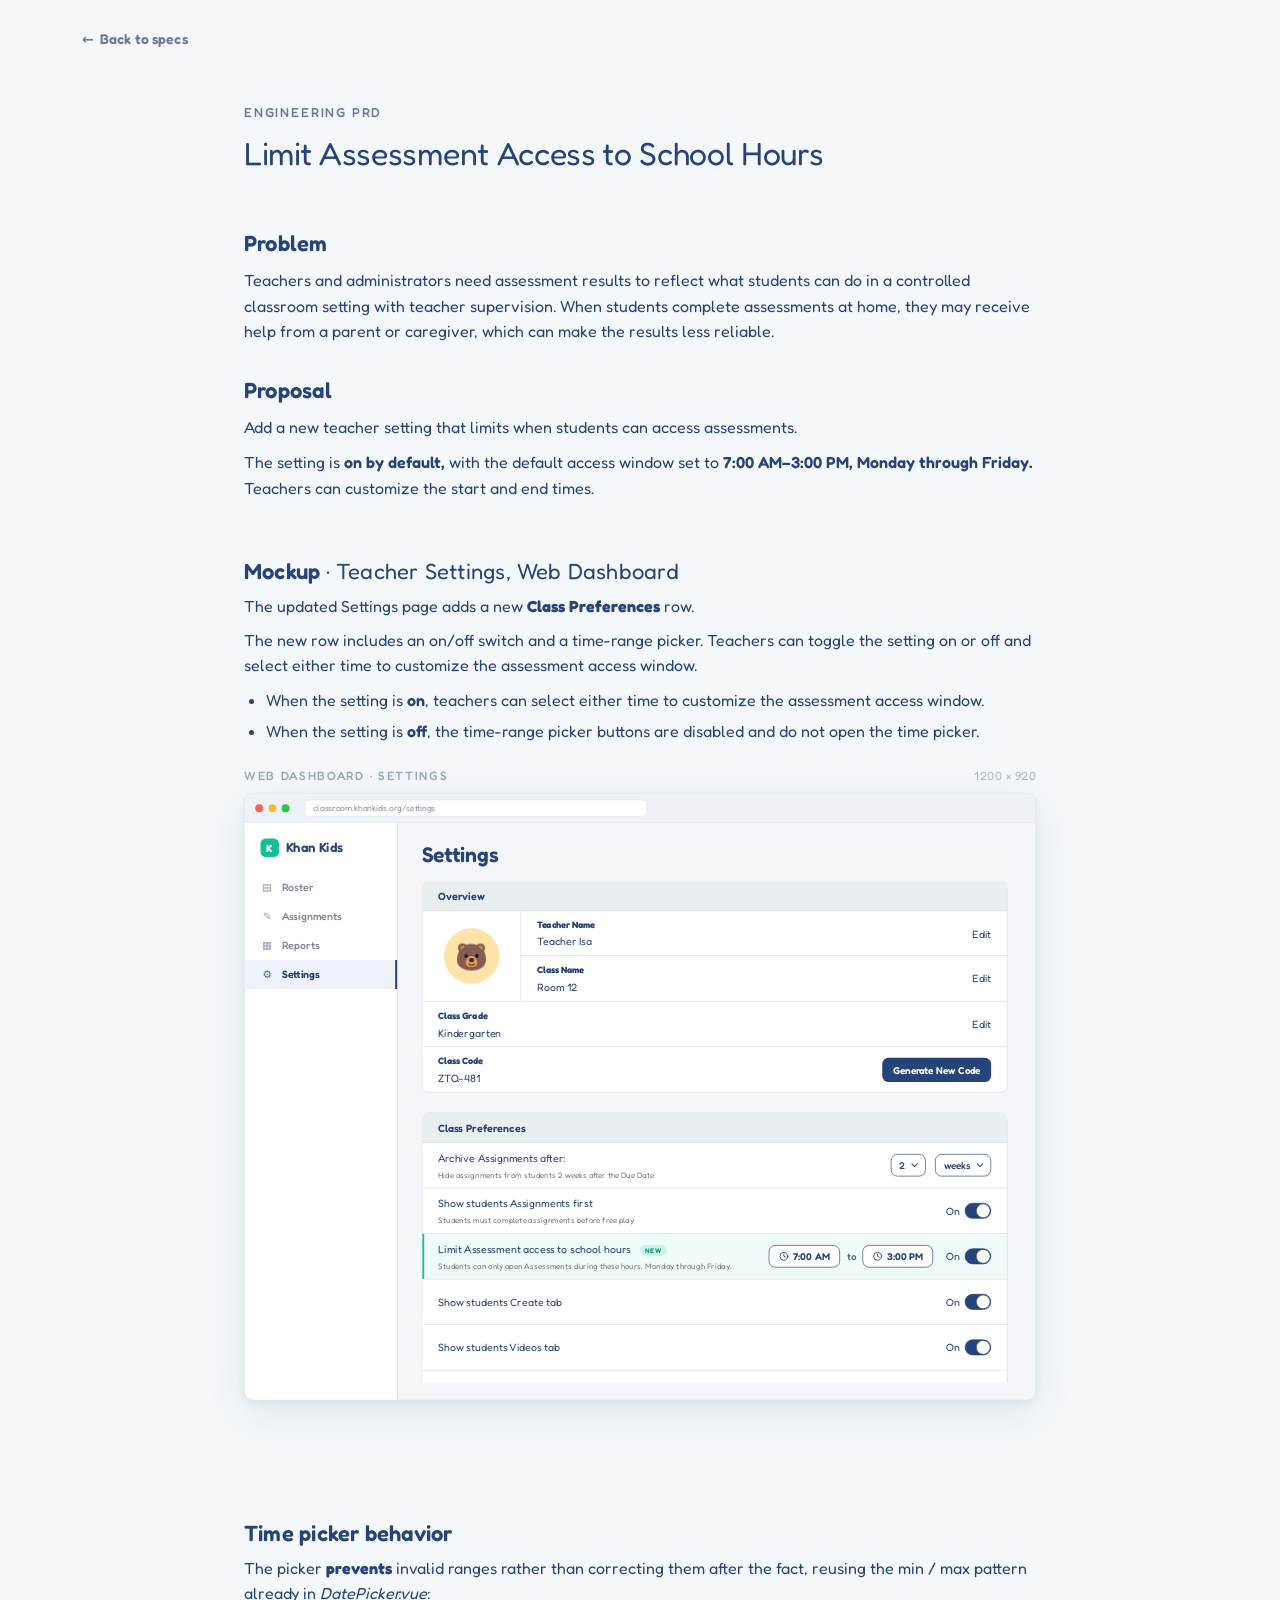
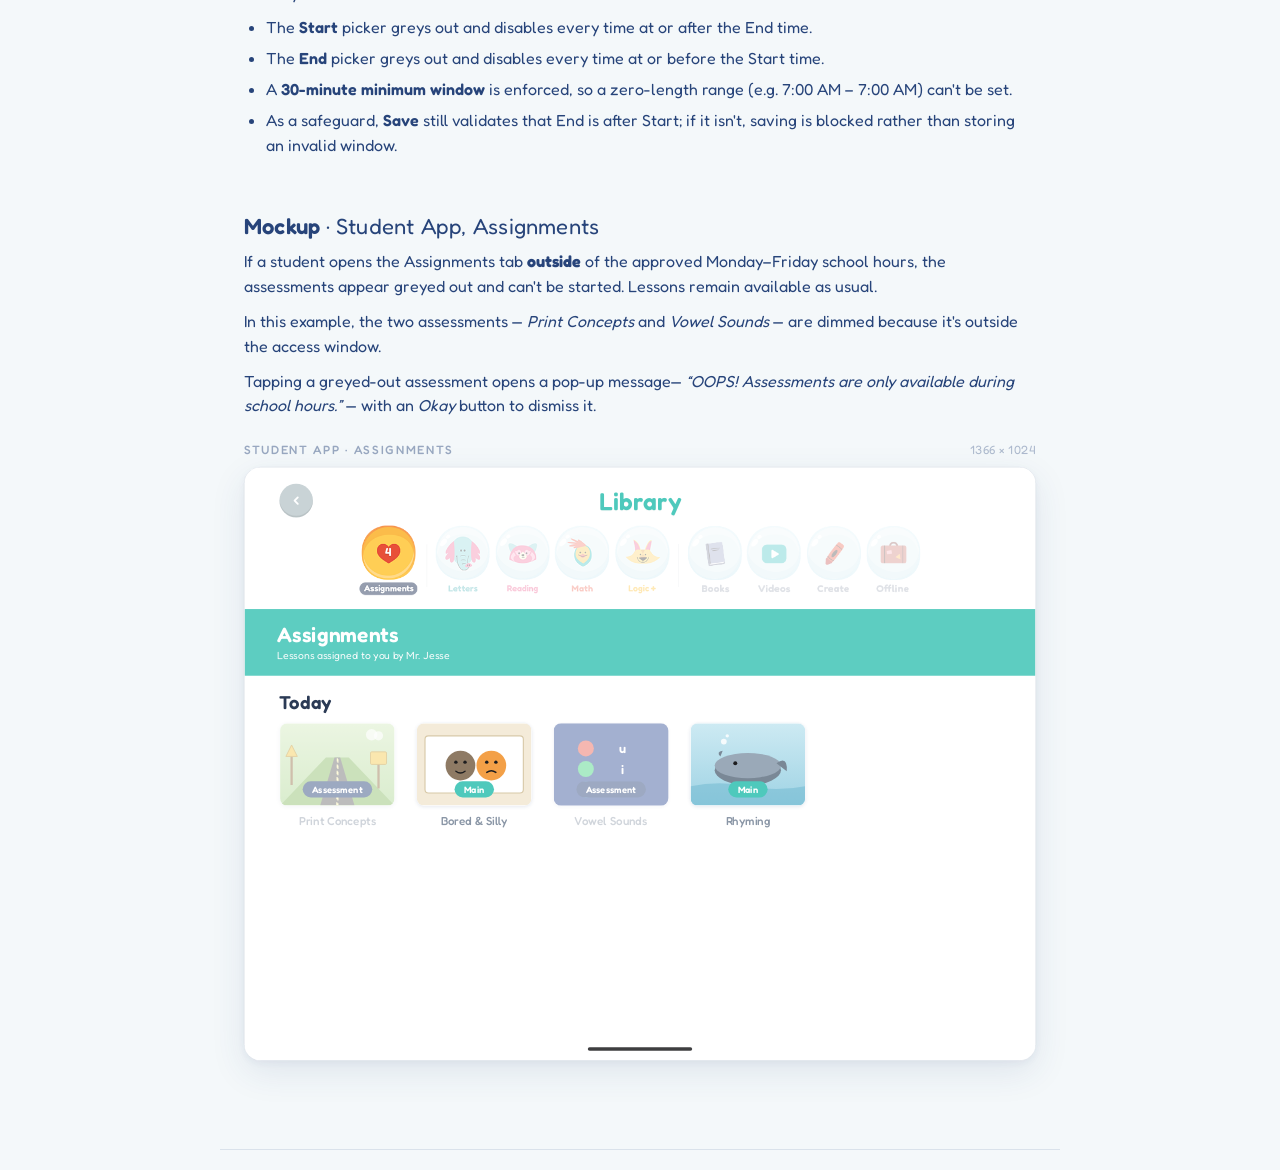
==== commit 5377b4c1: "IA" ====
--- a/AssessmentAccess/limit-assessment-access.html
+++ b/AssessmentAccess/limit-assessment-access.html
@@ -1027,9 +1027,9 @@
       are dimmed because it's outside the access window.
     </p>
     <p class="option-intro">
-      Tapping a greyed-out assessment doesn't open it. Instead, a short message appears &mdash;
+      Tapping a greyed-out assessment opens a pop-up message&mdash;
       <em>&ldquo;OOPS! Assessments are only available during school hours.&rdquo;</em> &mdash; with an
-      <em>Okay</em> button to dismiss it, so students understand why the activity is locked.
+      <em>Okay</em> button to dismiss it.
     </p>
   </section>
 
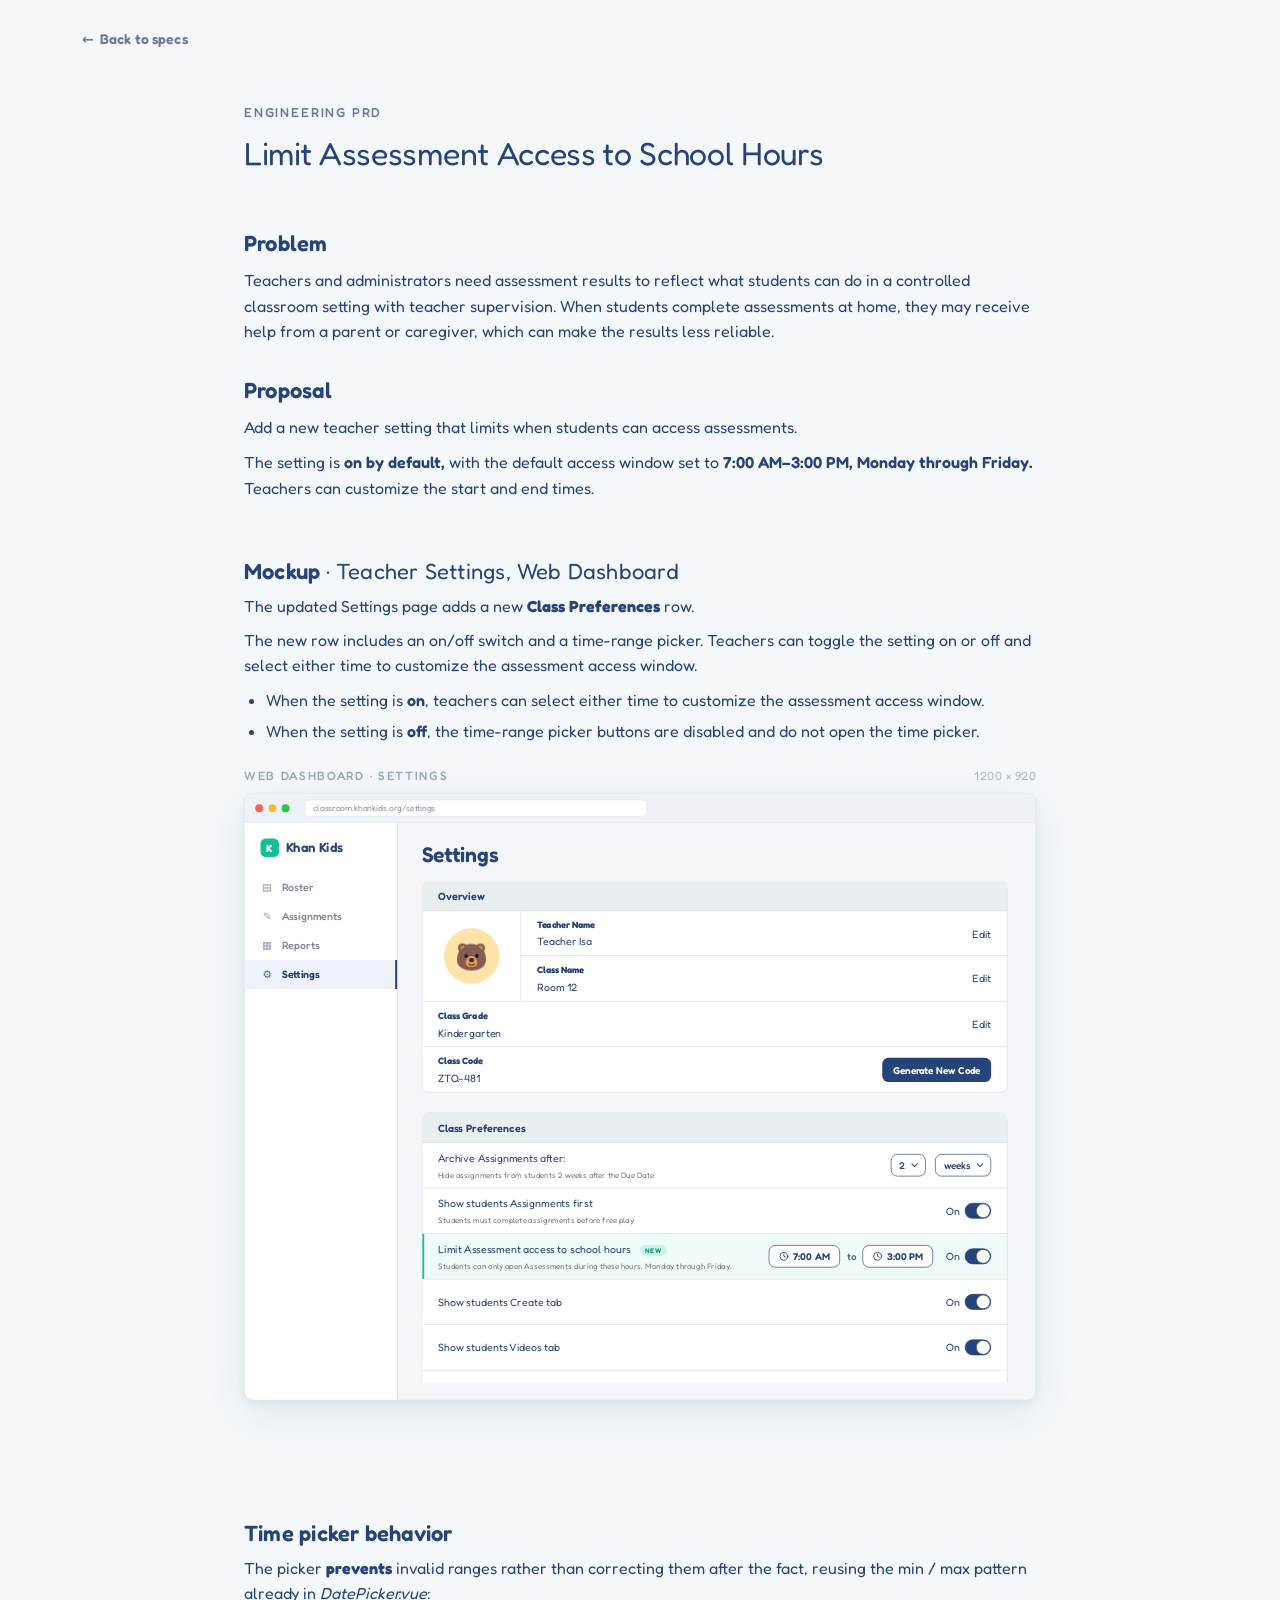
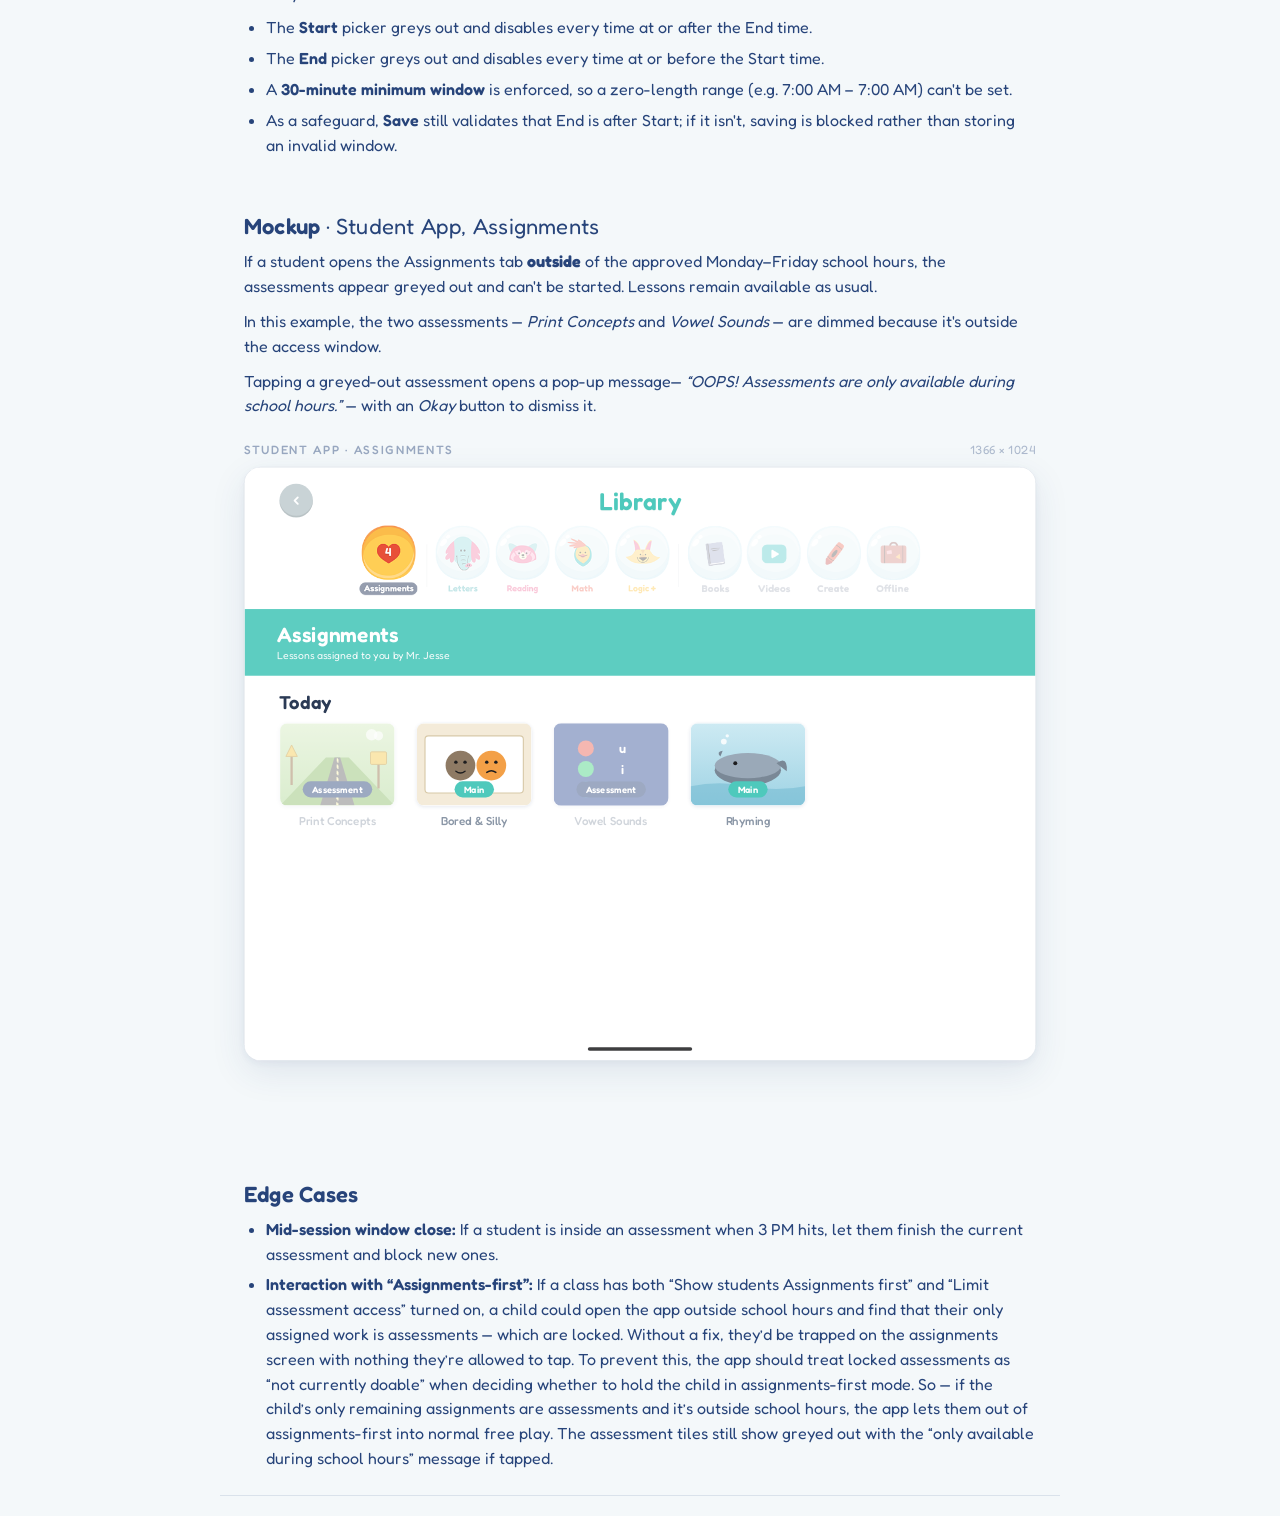
==== commit 8fcf6766: "IA" ====
--- a/AssessmentAccess/limit-assessment-access.html
+++ b/AssessmentAccess/limit-assessment-access.html
@@ -1187,6 +1187,30 @@
     </div>
   </section>
 
+  <!-- ================================================================ -->
+  <!-- Edge cases                                                        -->
+  <!-- ================================================================ -->
+  <section class="option-section" aria-label="Edge cases">
+    <h2 class="option-title">Edge Cases</h2>
+    <ul class="option-list">
+      <li>
+        <strong>Mid-session window close:</strong> If a student is inside an assessment when 3&nbsp;PM hits,
+        let them finish the current assessment and block new ones.
+      </li>
+      <li>
+        <strong>Interaction with &ldquo;Assignments-first&rdquo;:</strong> If a class has both
+        &ldquo;Show students Assignments first&rdquo; and &ldquo;Limit assessment access&rdquo; turned on, a child
+        could open the app outside school hours and find that their only assigned work is assessments &mdash; which
+        are locked. Without a fix, they&rsquo;d be trapped on the assignments screen with nothing they&rsquo;re
+        allowed to tap. To prevent this, the app should treat locked assessments as &ldquo;not currently doable&rdquo;
+        when deciding whether to hold the child in assignments-first mode. So &mdash; if the child&rsquo;s only
+        remaining assignments are assessments and it&rsquo;s outside school hours, the app lets them out of
+        assignments-first into normal free play. The assessment tiles still show greyed out with the
+        &ldquo;only available during school hours&rdquo; message if tapped.
+      </li>
+    </ul>
+  </section>
+
   <footer>
   </footer>
 
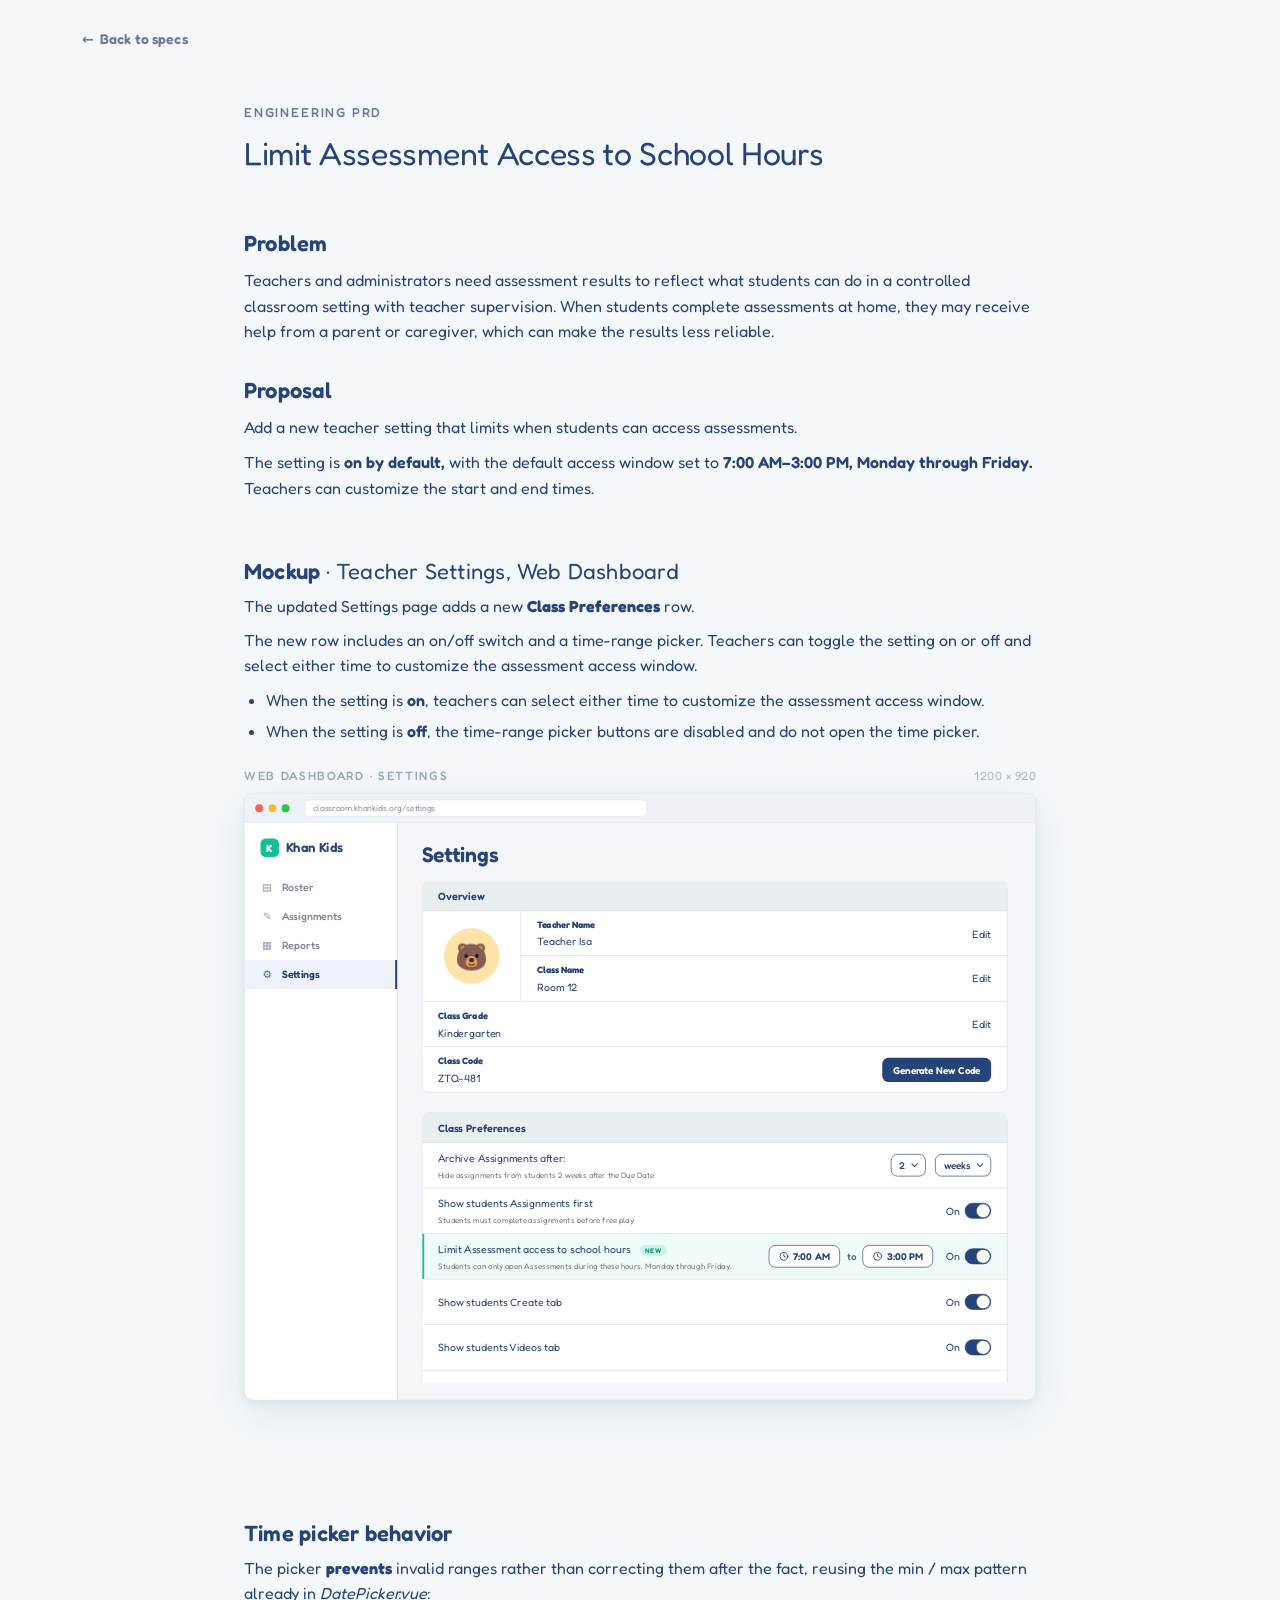
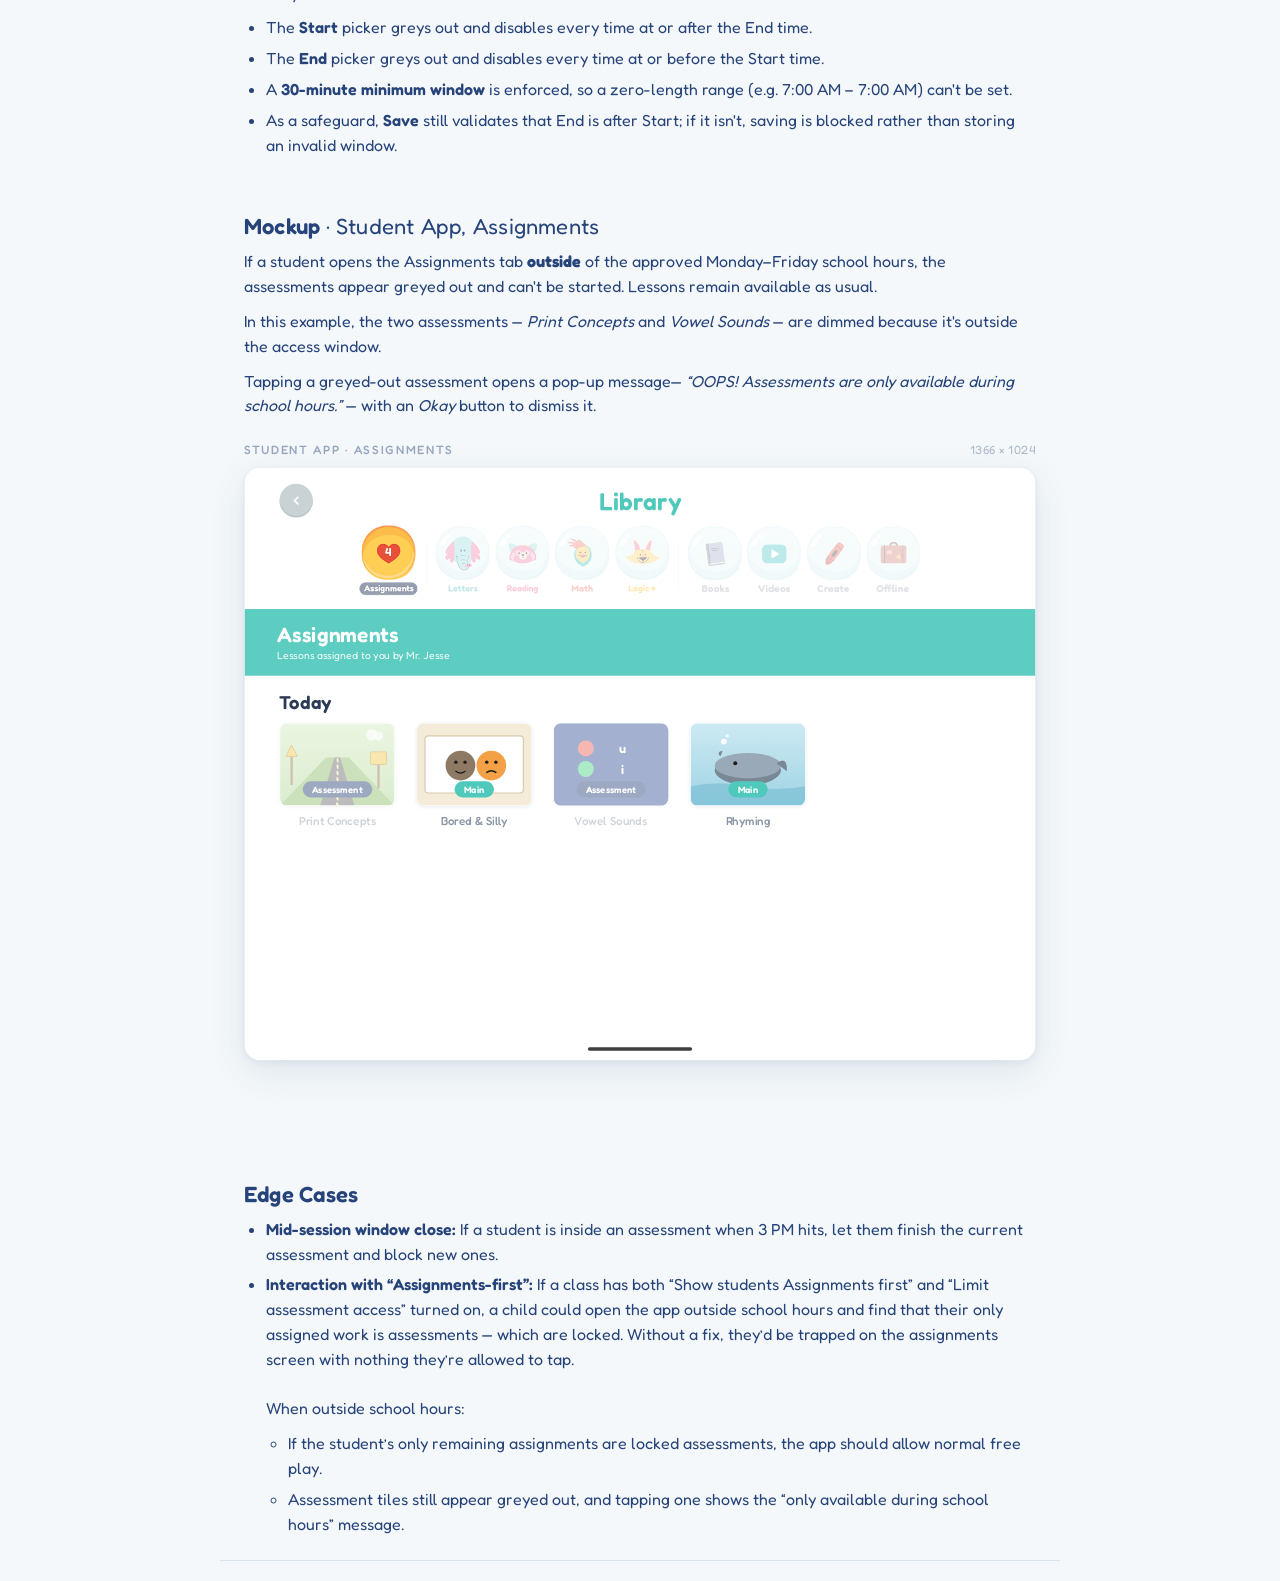
==== commit 8c9b891a: "IA" ====
--- a/AssessmentAccess/limit-assessment-access.html
+++ b/AssessmentAccess/limit-assessment-access.html
@@ -1202,11 +1202,13 @@
         &ldquo;Show students Assignments first&rdquo; and &ldquo;Limit assessment access&rdquo; turned on, a child
         could open the app outside school hours and find that their only assigned work is assessments &mdash; which
         are locked. Without a fix, they&rsquo;d be trapped on the assignments screen with nothing they&rsquo;re
-        allowed to tap. To prevent this, the app should treat locked assessments as &ldquo;not currently doable&rdquo;
-        when deciding whether to hold the child in assignments-first mode. So &mdash; if the child&rsquo;s only
-        remaining assignments are assessments and it&rsquo;s outside school hours, the app lets them out of
-        assignments-first into normal free play. The assessment tiles still show greyed out with the
-        &ldquo;only available during school hours&rdquo; message if tapped.
+        allowed to tap.
+        <br><br>
+        When outside school hours:
+        <ul class="option-list">
+          <li>If the student&rsquo;s only remaining assignments are locked assessments, the app should allow normal free play.</li>
+          <li>Assessment tiles still appear greyed out, and tapping one shows the &ldquo;only available during school hours&rdquo; message.</li>
+        </ul>
       </li>
     </ul>
   </section>
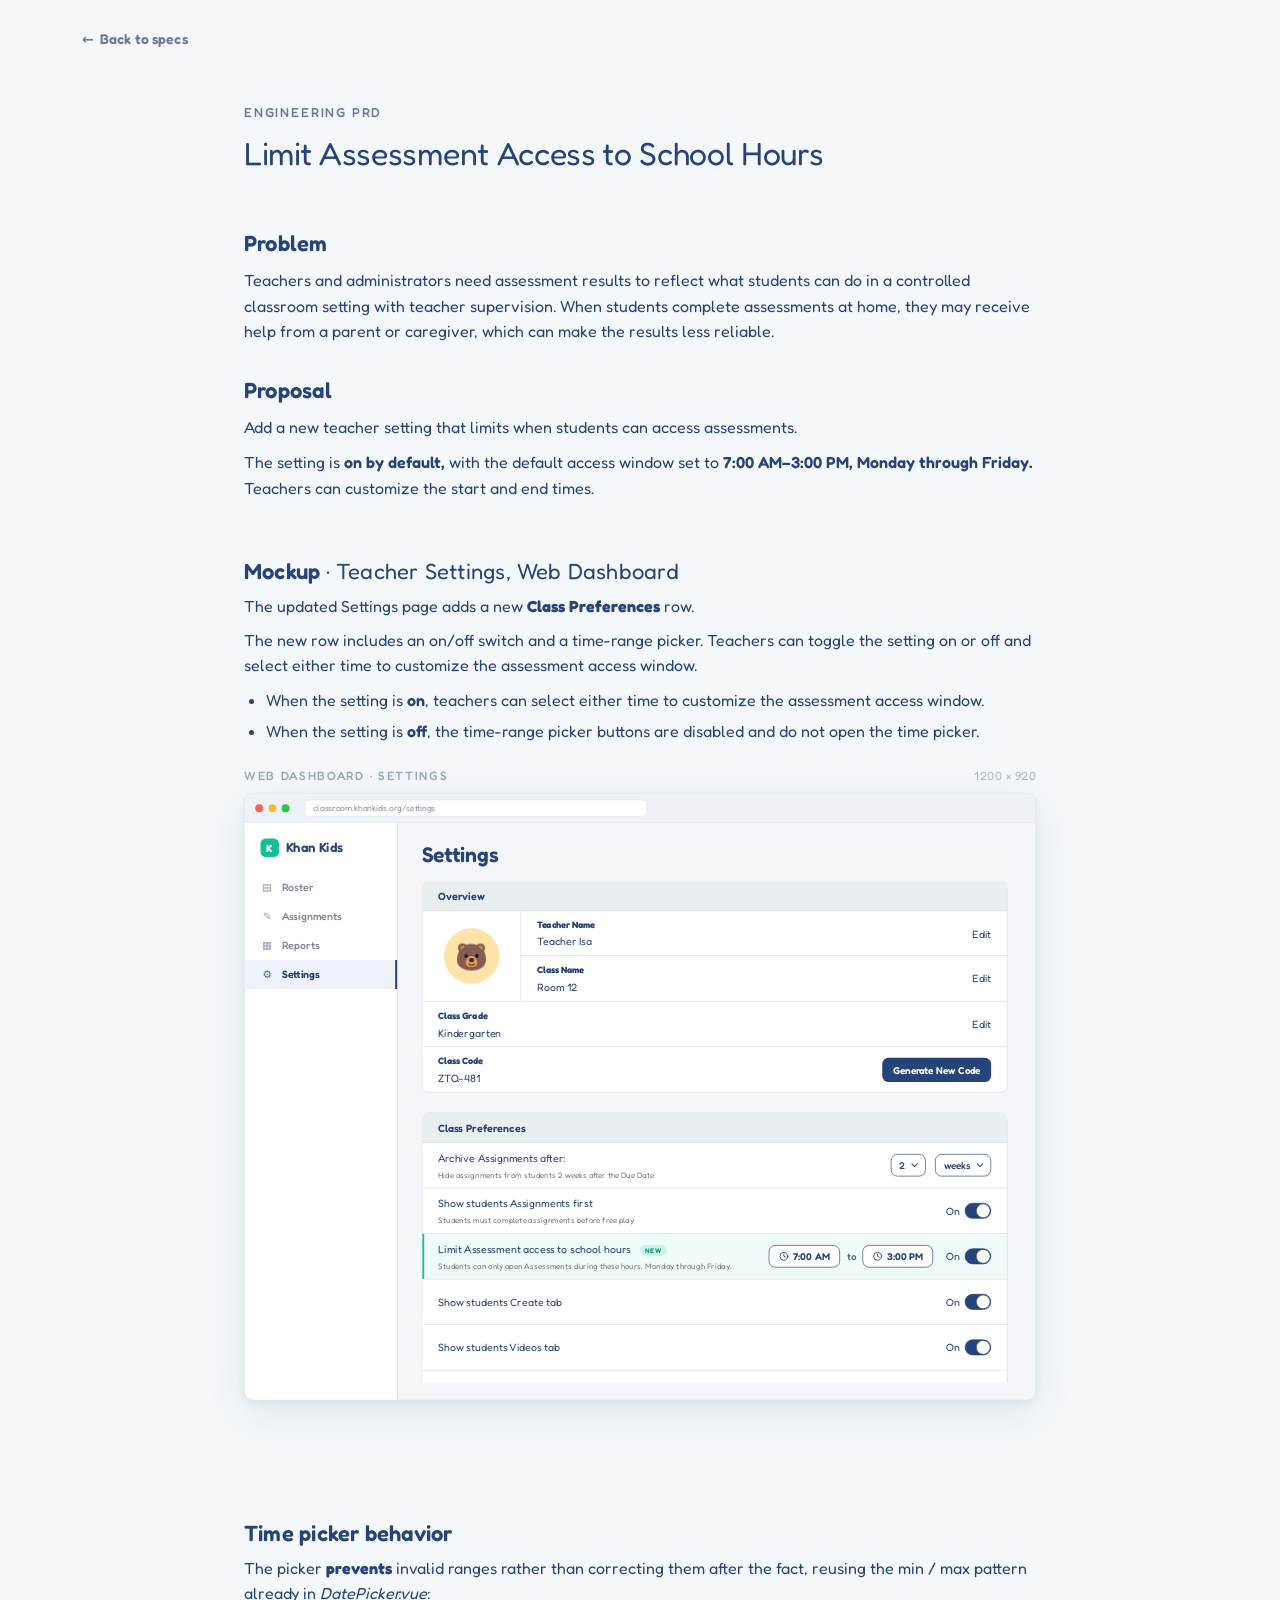
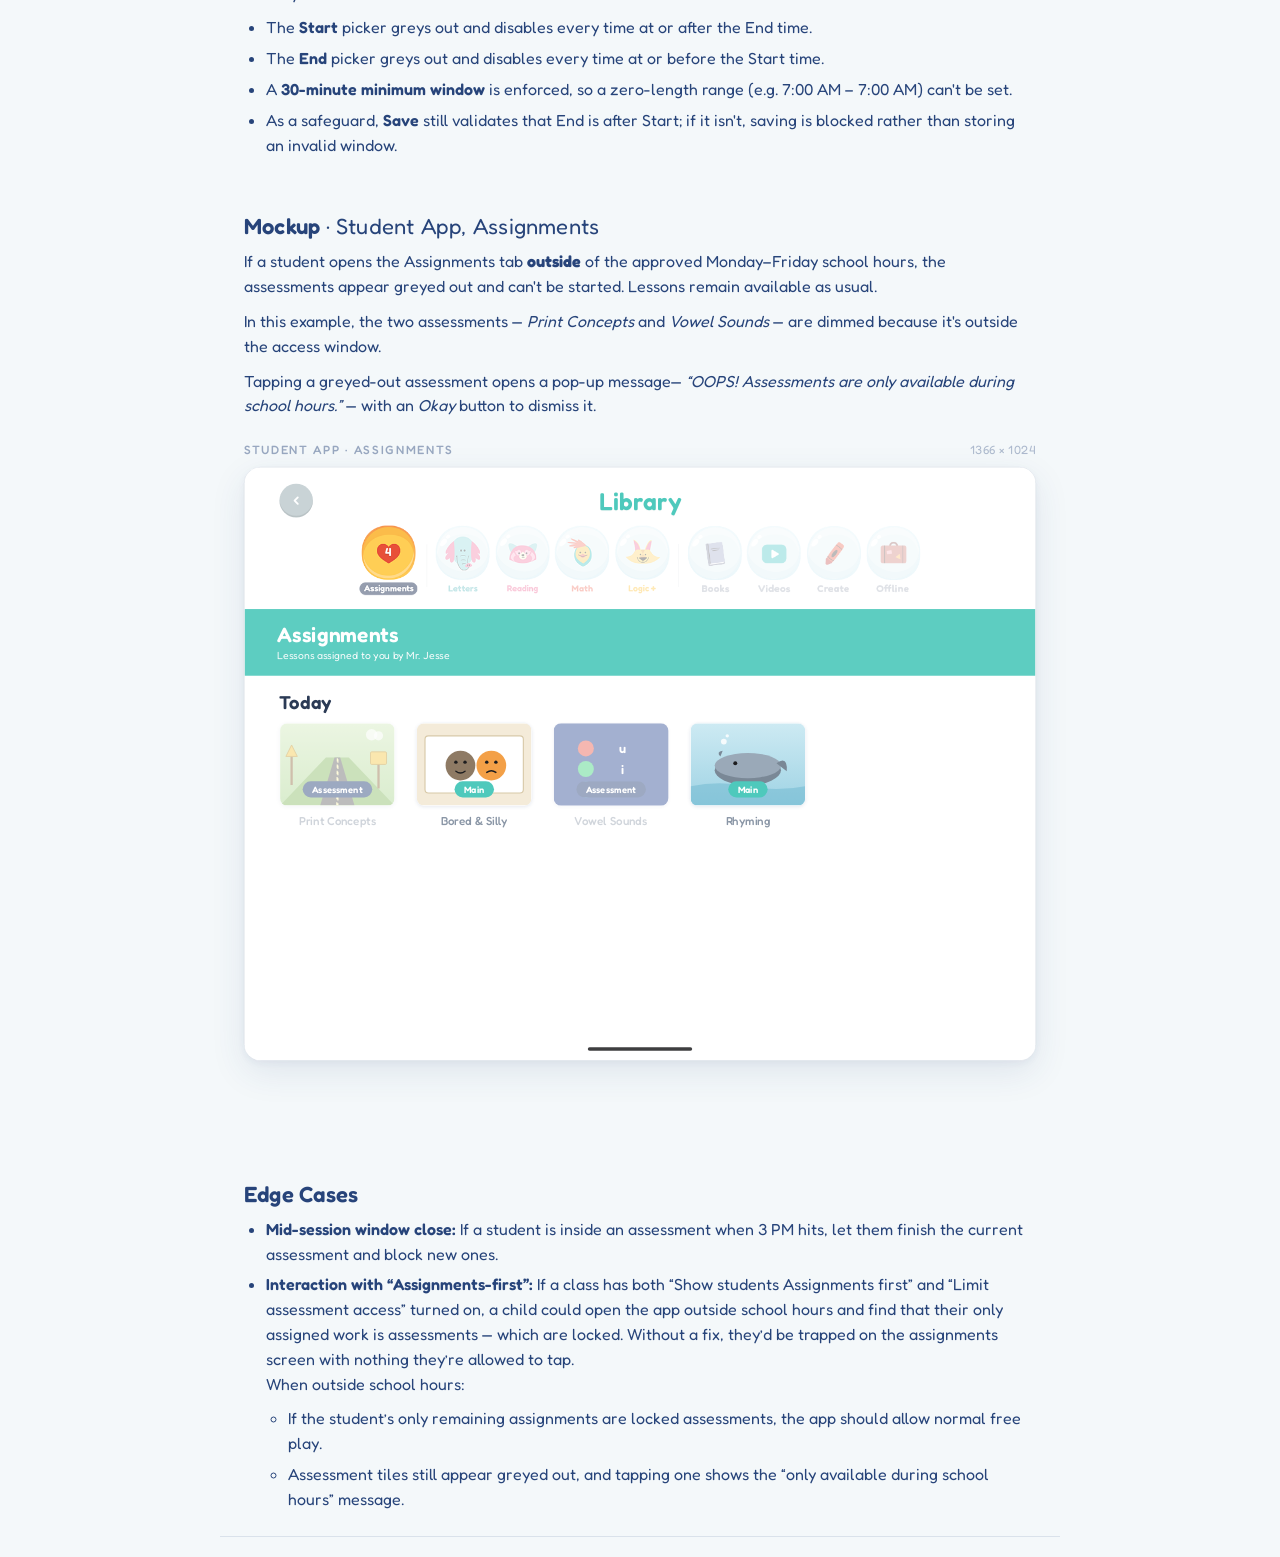
==== commit f1bd0613: "IA" ====
--- a/AssessmentAccess/limit-assessment-access.html
+++ b/AssessmentAccess/limit-assessment-access.html
@@ -1203,7 +1203,7 @@
         could open the app outside school hours and find that their only assigned work is assessments &mdash; which
         are locked. Without a fix, they&rsquo;d be trapped on the assignments screen with nothing they&rsquo;re
         allowed to tap.
-        <br><br>
+        <br>
         When outside school hours:
         <ul class="option-list">
           <li>If the student&rsquo;s only remaining assignments are locked assessments, the app should allow normal free play.</li>
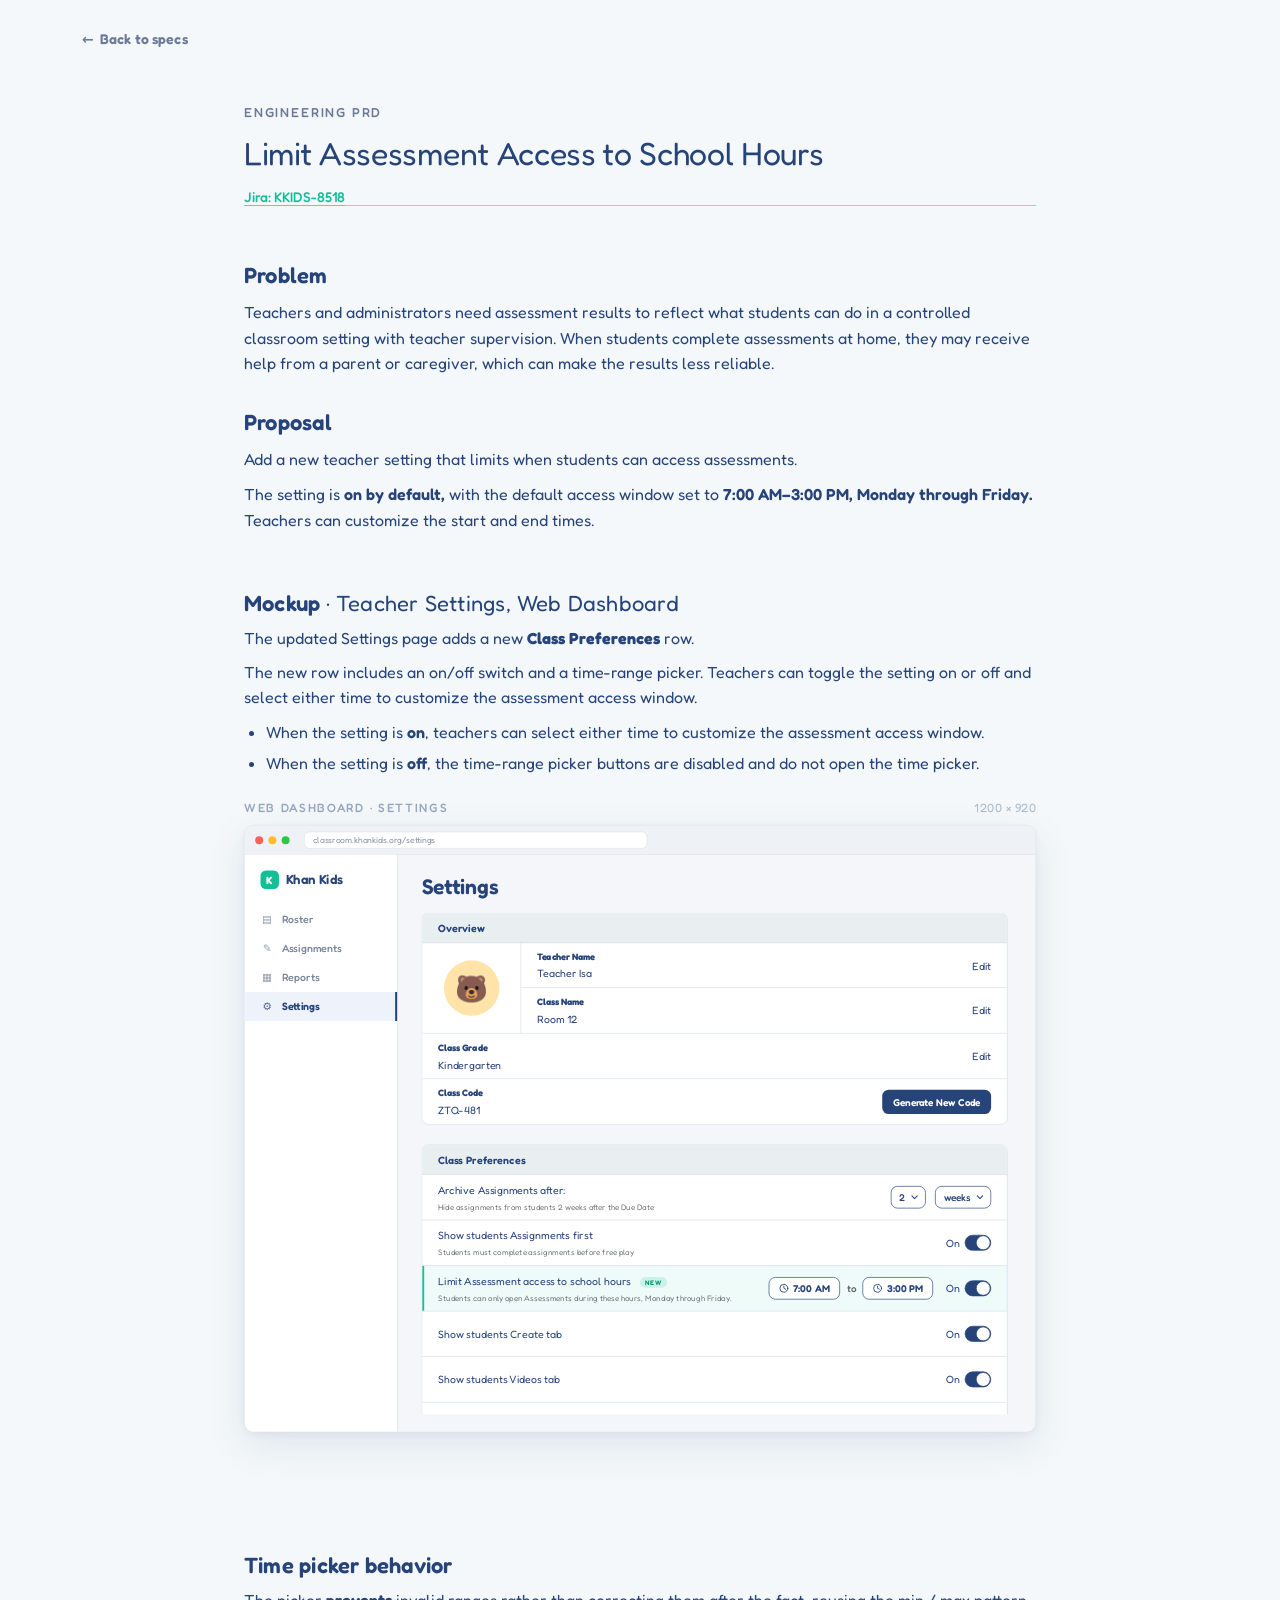
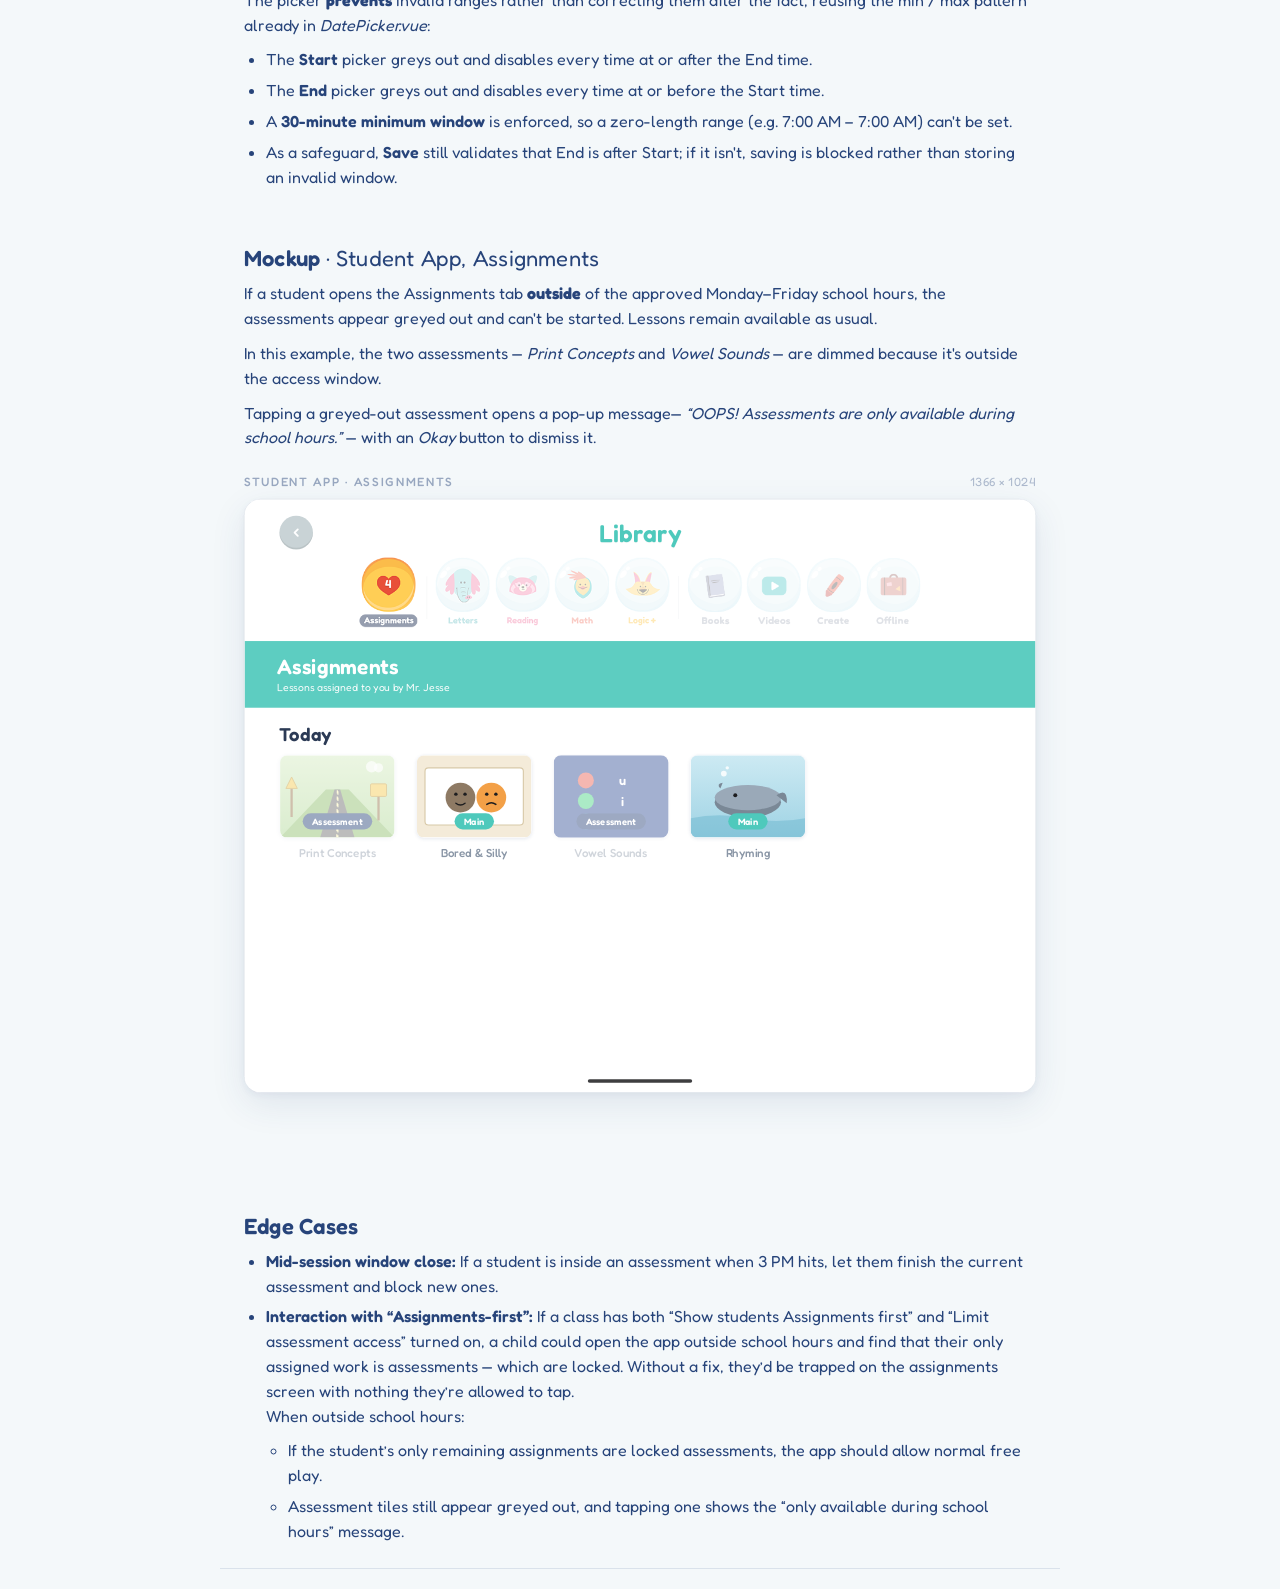
==== commit dd8ba5ef: "IA" ====
--- a/AssessmentAccess/limit-assessment-access.html
+++ b/AssessmentAccess/limit-assessment-access.html
@@ -92,6 +92,18 @@
       line-height: 1.25;
     }
     h1 strong { font-weight: 600; }
+    .jira-link {
+      margin: 14px 0 0;
+      font-size: 14px;
+      text-align: left;
+    }
+    .jira-link a {
+      color: var(--teal);
+      font-weight: 500;
+      text-decoration: none;
+      border-bottom: 1px solid rgba(20, 191, 150, 0.35);
+    }
+    .jira-link a:hover { border-bottom-color: var(--teal); }
 
     /* ---------- Prose blocks (Problem / Proposal) ---------- */
     .prose {
@@ -713,6 +725,7 @@
   <header class="page-header">
     <div class="eyebrow">Engineering PRD</div>
     <h1>Limit Assessment Access to School Hours</h1>
+    <p class="jira-link"><a href="https://duckduckmoose.atlassian.net/browse/KKIDS-8518" target="_blank" rel="noopener">Jira: KKIDS-8518</a></p>
   </header>
 
   <section class="prose" aria-label="Problem">
